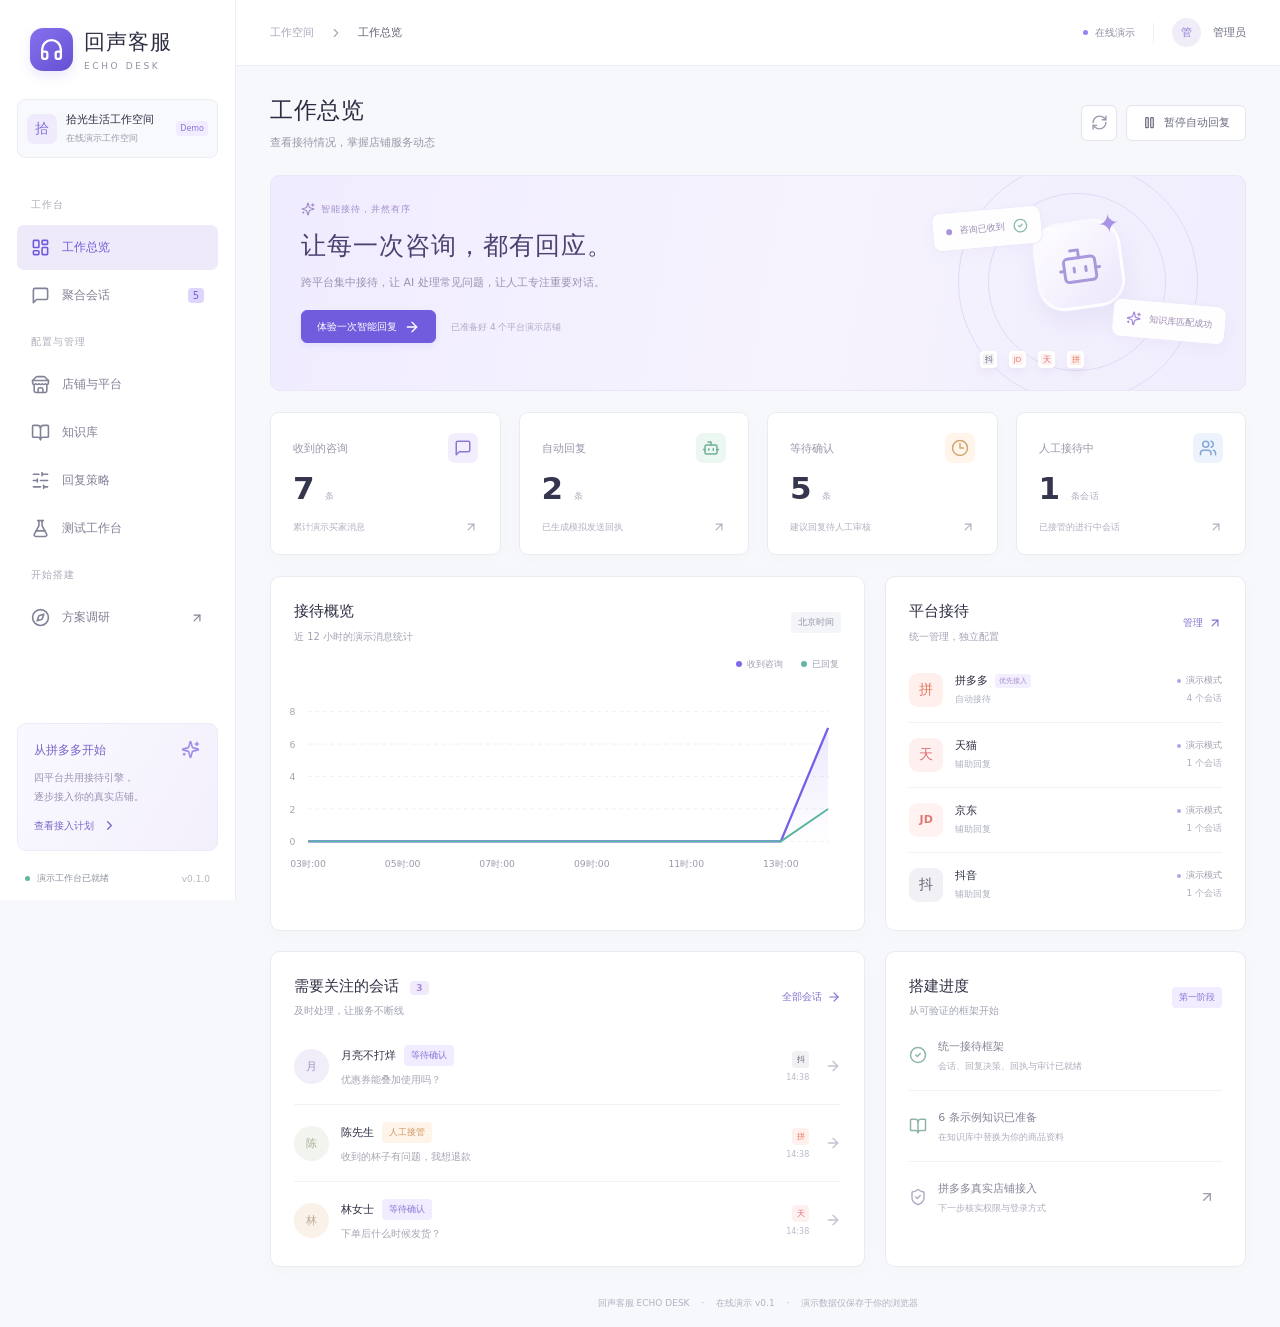
==== index.html @ 71408d08 "Publish interactive customer service demo" ====
<!doctype html>
<html lang="zh-CN">
  <head>
    <meta charset="UTF-8" />
    <meta name="viewport" content="width=device-width, initial-scale=1.0" />
    <meta name="theme-color" content="#6855df" />
    <title>回声客服 · 电商智能接待工作台</title>
    <link rel="icon" type="image/svg+xml" href="./favicon.svg" />
    <script type="module" crossorigin src="./index-DjQtlpwQ.js"></script>
    <link rel="stylesheet" crossorigin href="./index-CaU1EJ7O.css">
  </head>
  <body>
    <div id="root"></div>
  </body>
</html>
---- index-CaU1EJ7O.css ----
:root{font-family:Inter,Segoe UI,Microsoft YaHei,system-ui,sans-serif;color:#2c2d42;background:#f7f8fb;font-synthesis:none;font-weight:400;font-size:14px;--purple: #705bdf;--line: #eceef4;--muted: #9395a6;--green: #32947c;--shadow: 0 4px 20px #34335c04}*{box-sizing:border-box}body{margin:0}button,input,select,textarea{font:inherit}button,a,input,select,textarea{-webkit-tap-highlight-color:transparent}button{cursor:pointer}button:disabled{cursor:not-allowed;opacity:.5}a{color:inherit;text-decoration:none}button{color:inherit}button,input,select,textarea{outline:none}button:focus-visible,a:focus-visible{outline:3px solid #b3a5fa;outline-offset:3px}input:focus,textarea:focus,select:focus{border-color:#9682ef!important;box-shadow:0 0 0 3px #7964e312}input,select,textarea{border:1px solid #e3e5ed;border-radius:7px;background:#fff;color:#3d3e52}input,select{height:38px;padding:0 11px}textarea{padding:11px 12px;line-height:1.8;resize:vertical}h1,h2,h3,p{margin:0}h3{font-size:15px;line-height:1.5;font-weight:600}svg{flex-shrink:0}small{font-size:11px}.muted{color:var(--muted)}.app-shell{display:flex;min-height:100vh}.sidebar{width:236px;position:fixed;left:0;top:0;bottom:0;display:flex;flex-direction:column;background:#fff;border-right:1px solid var(--line);padding:28px 17px 15px;z-index:5}.brand{display:flex;gap:11px;align-items:center;padding:0 13px 28px}.brand-mark{height:43px;width:43px;border-radius:13px;background:linear-gradient(140deg,#8771ed,#6550d4);display:flex;align-items:center;justify-content:center;color:#fff;box-shadow:0 5px 12px #7560dc25}.brand strong{font-size:21px;letter-spacing:1px;font-weight:700;display:block}.brand span{display:block;font-size:9px;letter-spacing:2.6px;color:#9192a6;margin-top:5px}.workspace{display:flex;align-items:center;gap:9px;background:#f8f9fc;border:1px solid var(--line);border-radius:8px;padding:12px 9px;margin-bottom:26px}.workspace-avatar{width:30px;height:30px;background:#efebfc;color:#8873db;border-radius:7px;display:grid;place-items:center;font-weight:600}.workspace strong{display:block;font-size:11px;font-weight:600}.workspace small{display:block;font-size:9px;color:#9b9cac;margin-top:5px}.workspace .badge{font-size:8px;padding:3px 4px;margin-left:auto}.nav-label{padding:0 14px;color:#abacb9;font-size:10px;margin:14px 0 10px;letter-spacing:1px}.nav-item{display:flex;width:100%;align-items:center;gap:12px;border:0;background:none;border-radius:7px;padding:13px 14px;margin:3px 0;color:#818297;text-align:left;font-size:12px;transition:background .15s}.nav-item:hover{background:#f8f7fc}.nav-item.active{background:#eeeafa;color:#715bda;font-weight:600}.nav-item.active svg{stroke-width:2}.nav-item>svg:last-child:not(:first-child){margin-left:auto}.nav-count{margin-left:auto;background:#dfd6ff;color:#7460d4;border-radius:4px;padding:2px 5px;font-size:10px}.sidebar-bottom{margin-top:auto;padding-top:30px}.build-card{background:linear-gradient(120deg,#faf8ff,#f3f0fc);border:1px solid #eeebf8;border-radius:9px;padding:17px 16px;color:#7762c9;position:relative}.build-card>svg{position:absolute;right:17px;top:16px;color:#a08ee6}.build-card strong{font-size:12px;font-weight:600}.build-card p{font-size:10px;line-height:1.9;color:#9a91b2;margin-top:9px}.build-card button{display:flex;align-items:center;gap:8px;color:#7a67cb;border:0;background:none;font-size:10px;padding:0;margin-top:12px}.service-status{display:flex;gap:7px;align-items:center;font-size:9px;color:#8e93a0;margin-top:21px;padding:0 8px}.service-status i,.demo-indicator i,.platform-state i,.shop-name i{height:5px;width:5px;border-radius:50%;background:#5fba93;display:inline-block}.service-status i.offline{background:#e59b5c}.service-status small{margin-left:auto;font-size:9px;color:#b2b4c0}.main-shell{margin-left:236px;width:calc(100% - 236px)}.topbar{height:66px;padding:0 34px;background:#fff;border-bottom:1px solid var(--line);display:flex;align-items:center;justify-content:space-between}.breadcrumb{display:flex;align-items:center;gap:15px;font-size:11px;color:#a7a9b9}.breadcrumb span{color:#5f6174}.topbar-actions{display:flex;align-items:center;gap:12px;font-size:11px;color:#6c6f83}.demo-indicator{display:flex;align-items:center;gap:7px;font-size:10px;color:#8c8fa2}.demo-indicator i{background:#9a83ef}.divider{width:1px;height:20px;background:var(--line);margin:0 6px}.user-avatar{width:29px;height:29px;border-radius:50%;background:#f0edf9;color:#8d7dd0;display:grid;place-items:center;font-size:11px}main{padding:29px 34px 16px;max-width:1560px;margin:auto}.page-heading{display:flex;justify-content:space-between;align-items:center;margin-bottom:25px;gap:15px}.page-heading h1{font-size:23px;letter-spacing:.5px;font-weight:650}.page-heading p{font-size:11px;color:#9699aa;margin-top:9px}.heading-actions{display:flex;align-items:center;gap:9px}.button{display:inline-flex;align-items:center;justify-content:center;gap:7px;border:1px solid transparent;min-height:36px;padding:0 15px;border-radius:6px;font-size:11px;font-weight:500;white-space:nowrap;transition:background .15s}.button.primary{background:#725cde;color:#fff;border-color:#725cde;box-shadow:0 3px 6px #6f55d518}.button.primary:hover:not(:disabled){background:#624bd1}.button.secondary{background:#fff;border-color:#e4e5ed;color:#6a6c7e}.button.secondary:hover:not(:disabled){background:#faf9ff;border-color:#ccc4e8}.icon-button{display:inline-flex;align-items:center;justify-content:center;width:30px;height:30px;border:0;background:none;border-radius:6px;color:#9b9cac}.icon-button:hover{background:#f4f1fd;color:#795edf}.icon-button.bordered{border:1px solid #e4e5ed;background:#fff;height:36px;width:36px}.text-button{display:inline-flex;align-items:center;gap:5px;background:none;border:0;padding:0;color:#8270d2;font-size:10px;white-space:nowrap}.text-button:hover{text-decoration:underline}.badge{font-size:9px;padding:4px 7px;background:#f4f5f8;color:#9396a6;border-radius:4px;display:inline-flex;align-items:center;gap:4px;white-space:nowrap;font-weight:400}.badge.purple{background:#f1ecff;color:#8c75d5}.badge.green{background:#eaf7f1;color:#4ba284}.badge.orange{background:#fff4e9;color:#cc9760}.badge.blue{background:#edf4ff;color:#6e99d1}.panel{background:#fff;border:1px solid #e9ebf1;border-radius:10px;box-shadow:var(--shadow)}.panel-heading{display:flex;justify-content:space-between;align-items:center;padding:23px 23px 0;gap:15px}.panel-heading p{font-size:10px;color:#a1a3b3;line-height:1.8;margin-top:5px}.panel-title-icon{display:flex;align-items:center;gap:13px}.panel-title-icon>svg{color:#917ed6}.page-footer{font-size:9px;color:#b0b2c1;text-align:center;line-height:1.8;padding:28px 0 0}.page-footer span{margin:0 9px}.error-banner,.pause-banner{display:flex;align-items:center;justify-content:space-between;gap:9px;padding:12px 15px;background:#fff0ee;border:1px solid #f5d1cb;border-radius:7px;font-size:12px;color:#b57565;margin-bottom:18px}.error-banner button{border:0;background:none;color:inherit}.pause-banner{justify-content:flex-start;background:#fff7e9;border-color:#f1e1c8;color:#b79454}.toast{position:fixed;bottom:28px;left:calc(50% + 100px);transform:translate(-50%);display:flex;align-items:center;gap:9px;background:#393450;color:#fff;box-shadow:0 10px 40px #38345533;padding:13px 21px;border-radius:9px;font-size:12px;z-index:100}.toast svg{color:#bcf0d4}.loading{display:flex;gap:10px;align-items:center;justify-content:center;min-height:240px;color:#a29aac;font-size:12px}.spin{animation:spin 1.4s linear infinite}@keyframes spin{to{transform:rotate(360deg)}}.empty-state{padding:55px 20px;text-align:center;color:#aba9b9;font-size:12px}.welcome-card{min-height:216px;background:linear-gradient(100deg,#f0ecff,#f6f3fe 56%,#f0edfd);border:1px solid #eae5f9;border-radius:10px;padding:26px 30px;display:flex;justify-content:space-between;position:relative;overflow:hidden}.welcome-content{position:relative;z-index:1}.eyebrow{font-size:9px;display:flex;gap:6px;align-items:center;letter-spacing:1px;color:#a38dcc;margin-bottom:13px}.welcome-card h2{font-size:25px;letter-spacing:1px;font-weight:600;color:#4c416f}.welcome-card p{font-size:11px;color:#9d91b2;margin:13px 0 20px}.welcome-card .button{font-size:10px;min-height:33px}.welcome-note{font-size:9px;color:#b2a8c5;margin-left:15px}.welcome-art{position:relative;width:270px;flex-shrink:0;height:160px;margin-right:5px}.orbit{position:absolute;border:1px solid #e1d9f6;border-radius:50%;width:178px;height:178px;left:48px;top:-9px}.orbit-two{width:240px;height:240px;left:18px;top:-40px}.art-bot{width:88px;height:88px;border-radius:27px;background:linear-gradient(140deg,#fff,#ede6fc);border:3px solid #ffffffb0;box-shadow:0 12px 25px #8570c21b;position:absolute;left:95px;top:19px;display:grid;place-items:center;color:#aa98dc;transform:rotate(-8deg)}.bot-star{position:absolute;right:-5px;top:-11px;color:#a894e6;font-size:26px}.art-bubble{position:absolute;display:flex;align-items:center;gap:8px;padding:11px 13px;border:1px solid #eee7f9;background:#ffffffec;box-shadow:0 5px 15px #8570c10a;border-radius:9px;font-size:9px;color:#9c8aaf}.bubble-one{top:7px;left:-8px;transform:rotate(-5deg)}.bubble-one svg{color:#82bba1}.bubble-dot{width:6px;height:6px;background:#ab93dd;border-radius:50%}.bubble-two{right:-16px;top:100px;transform:rotate(5deg)}.bubble-two svg{color:#a28ad9}.art-platforms{display:flex;gap:12px;position:absolute;bottom:-6px;left:40px}.art-platforms .platform-icon{box-shadow:0 5px 10px #8771ab15;border:3px solid #fff;width:31px;height:31px;border-radius:9px}.metrics-grid{display:grid;grid-template-columns:repeat(4,1fr);gap:18px;margin:21px 0}.metric-card{background:#fff;border:1px solid #e9ebf1;box-shadow:var(--shadow);border-radius:9px;padding:20px 22px;text-align:left}.metric-card:hover{border-color:#d3c9ef}.metric-top{display:flex;justify-content:space-between;align-items:center;color:#9698aa;font-size:11px}.metric-icon{height:30px;width:30px;border-radius:7px;background:#f2eefd;color:#9076d3;display:grid;place-items:center}.metric-icon.green{background:#ecf7f2;color:#72af97}.metric-icon.orange{background:#fff5ea;color:#d0a66f}.metric-icon.blue{background:#edf3fc;color:#85a8d7}.metric-card>strong{display:block;font-size:31px;font-weight:600;margin-top:7px;letter-spacing:.5px;color:#35354d}.metric-card strong small{font-size:9px;font-weight:400;color:#acafbe;margin-left:10px}.metric-card p{margin-top:14px;font-size:9px;display:flex;align-items:center;justify-content:space-between;color:#b0b1bf}.dashboard-columns{display:grid;grid-template-columns:1.65fr 1fr;gap:20px}.chart-panel{min-width:0}.chart-legend{display:flex;gap:18px;justify-content:flex-end;font-size:9px;color:#a0a2b0;margin:12px 25px 0}.chart-legend span{display:flex;align-items:center;gap:5px}.chart-legend i{width:6px;height:6px;border-radius:50%}.legend-purple{background:#7f6aea}.legend-mint{background:#62b6a2}.chart{display:block;width:100%;height:211px;margin:0 0 11px}.platform-rows{padding:12px 23px 13px}.platform-row{display:flex;gap:12px;align-items:center;padding:15px 0;border-bottom:1px solid #f0f1f5}.platform-row:last-child{border:0}.platform-icon{display:inline-grid;place-items:center;width:34px;height:34px;border-radius:9px;background:#fff0ed;color:#e57962;font-size:14px;flex-shrink:0;font-weight:600}.platform-icon.small{width:17px;height:17px;border-radius:4px;font-size:8px;font-weight:500}.platform-icon.tmall{background:#fff0f0;color:#dc6d72}.platform-icon.jd{background:#fff2f0;color:#df7973;font-size:11px}.platform-icon.jd.small{font-size:7px}.platform-icon.douyin{background:#f0f0f5;color:#666273}.platform-row strong{font-size:11px;font-weight:500;display:flex;align-items:center;gap:7px}.platform-row small{display:block;margin-top:5px;font-size:9px;color:#acafbd}.tiny-label{font-size:7px;color:#a28bcf;background:#f4efff;border-radius:3px;padding:2px 4px}.platform-state{font-size:9px;color:#9c9dac;margin-left:auto;text-align:right}.platform-state i{margin-right:5px;width:4px;height:4px;background:#b6a2e6}.bottom-columns{margin-top:20px}.number-bubble{font-size:9px;color:#a48edb;background:#f0eafa;padding:2px 6px;border-radius:4px;margin-left:6px}.pending-panel{padding-bottom:8px}.attention-row{display:flex;align-items:center;width:calc(100% - 46px);margin:0 23px;gap:12px;padding:17px 0;background:none;border:0;border-bottom:1px solid #f1f2f6;text-align:left}.attention-row:first-of-type{margin-top:8px}.attention-row:last-child{border:0}.attention-row>div{min-width:0;flex:1}.customer-avatar{height:35px;width:35px;border-radius:50%;background:#f1edf9;color:#a393be;font-size:11px;display:grid;place-items:center;flex-shrink:0}.attention-row:nth-of-type(2) .customer-avatar{background:#f2f5ef;color:#a4b195}.attention-row:nth-of-type(3) .customer-avatar{background:#faf1e9;color:#bbaa93}.attention-row strong{font-size:11px;font-weight:500;display:flex;align-items:center;gap:8px}.attention-row p{font-size:10px;color:#a5a5b3;margin-top:7px;overflow:hidden;text-overflow:ellipsis;white-space:nowrap}.attention-row>svg{color:#c3c1d1;margin-left:4px}.attention-platform{text-align:right;display:flex;flex-direction:column;align-items:flex-end;gap:5px}.attention-platform small{font-size:8px;color:#babaca}.milestone{margin:0 23px;padding:17px 0;display:flex;align-items:center;gap:11px;border-bottom:1px solid #f1f2f6;color:#b5adc8}.milestone:first-of-type{margin-top:7px}.milestone:last-child{border:0;padding-bottom:24px}.milestone.done>svg{color:#8eb5a5}.milestone strong{font-size:11px;color:#878396;font-weight:500}.milestone small{font-size:9px;display:block;color:#b0adbc;margin-top:6px}.milestone .icon-button{margin-left:auto}.inbox-layout{display:grid;grid-template-columns:260px minmax(300px,1fr) 225px;overflow:hidden;height:calc(100vh - 226px);min-height:620px}.conversation-list{border-right:1px solid var(--line);background:#fdfdff;display:flex;flex-direction:column;min-height:0}.list-heading{display:flex;align-items:center;justify-content:space-between;padding:21px 17px 17px;font-size:12px}.list-heading span:not(.badge){font-size:10px;color:#a3a2b2;margin-left:6px;font-weight:400}.search-box{display:flex;align-items:center;border:1px solid #e5e6ed;border-radius:6px;background:#fff;color:#b1adbe;padding:0 10px;gap:6px}.search-box input{border:0;box-shadow:none!important;background:transparent;min-width:0;width:100%;padding:0 3px;font-size:11px;height:34px}.conversation-list>.search-box{margin:0 15px}.list-filters{display:flex;align-items:center;padding:12px 15px;gap:5px;border-bottom:1px solid var(--line)}.list-filters select{font-size:10px;background:none;border:0;height:25px;padding:0;max-width:110px;color:#9e9aaf}.list-filters select:last-child{margin-left:auto}.list-filters>svg{display:none}.conversation-items{overflow:auto;min-height:0}.conversation-item{width:100%;display:flex;gap:11px;align-items:flex-start;background:none;border:0;border-bottom:1px solid #f0f0f6;text-align:left;padding:19px 17px;position:relative}.conversation-item:hover{background:#faf8ff}.conversation-item.selected{background:#f4f0fd}.conversation-item.selected:before{content:"";position:absolute;width:3px;background:#8f76df;left:0;top:0;bottom:0}.avatar-wrap{position:relative}.avatar-wrap .platform-icon{position:absolute;right:-3px;bottom:-4px;border:2px solid white;width:17px;height:17px;font-size:6px}.conversation-preview{flex:1;min-width:0}.conversation-preview strong{display:flex;justify-content:space-between;align-items:center;font-size:11px;font-weight:500;gap:4px}.conversation-preview small{font-size:8px;color:#b6b0c6;font-weight:400}.conversation-preview p{font-size:10px;color:#a29bae;overflow:hidden;white-space:nowrap;text-overflow:ellipsis;margin:9px 0 7px}.conversation-preview>span{color:#b7a9ce;font-size:8px}.conversation-main{display:flex;flex-direction:column;min-width:0;min-height:0}.chat-header{display:flex;align-items:center;justify-content:space-between;padding:21px 22px;border-bottom:1px solid var(--line);gap:8px}.chat-header strong{font-size:13px;font-weight:600}.chat-header p{font-size:9px;color:#a8a6b7;display:flex;gap:5px;align-items:center;margin-top:7px}.chat-header>div:last-child{display:flex;align-items:center;gap:10px}.small-button{padding:0 9px;font-size:9px;min-height:30px}.chat-timeline{flex:1;min-height:100px;overflow:auto;padding:21px 22px;background:#fdfdff}.timeline-caption{text-align:center;color:#c1bdcf;font-size:9px;margin-bottom:25px}.chat-message{display:flex;gap:10px;align-items:flex-start;margin-bottom:25px}.message-avatar{width:27px;height:27px;border-radius:7px;background:#ede8f4;color:#aa9aba;font-size:10px;display:grid;place-items:center}.message-avatar.purple{background:#ece6fc;color:#8f79ce}.chat-message>div{max-width:85%}.message-author{font-size:9px;color:#a69caf;margin:1px 0 7px;display:flex;gap:11px}.message-author small{font-size:8px;color:#c2bbcd}.chat-message p{font-size:11px;line-height:1.9;padding:11px 14px;border:1px solid #ece9f1;background:#fff;border-radius:0 9px 9px;white-space:pre-wrap;overflow-wrap:anywhere}.chat-message.outgoing{flex-direction:row-reverse}.outgoing .message-author{justify-content:flex-end}.chat-message.outgoing p{background:#f2edff;border-color:#e8e0f8;color:#7c6b9a;border-radius:9px 0 9px 9px}.message-receipt{display:flex;gap:4px;align-items:center;font-size:8px;color:#b5abc4;margin-top:6px;justify-content:flex-end}.suggestion-card{margin:13px 20px 0;background:#faf7ff;border:1px solid #ede4fb;border-radius:8px;padding:12px 14px}.suggestion-title{display:flex;align-items:center;gap:7px;color:#a28acd;font-size:10px}.suggestion-title strong{font-weight:500}.suggestion-title .badge{margin-left:auto;font-size:8px}.suggestion-card>p{line-height:1.8;color:#9585a8;font-size:10px;margin:9px 0}.suggestion-card>div:last-child{display:flex;align-items:center;gap:12px}.suggestion-card small{font-size:8px;color:#b8a8c7;margin-right:auto}.suggestion-card .text-button{font-size:9px}.text-button.muted{color:#b5aabf}.composer{padding:14px 21px;border-top:1px solid var(--line);margin-top:14px}.composer textarea{border:0;box-shadow:none!important;padding:0;width:100%;min-height:65px;resize:none;font-size:11px}.composer textarea::placeholder{color:#b9b5c5}.composer>div{display:flex;justify-content:space-between;align-items:center}.composer small{font-size:8px;color:#c4bfce}.composer .button{font-size:10px;min-height:32px}.conversation-context{border-left:1px solid var(--line);padding:22px 19px;overflow:auto;display:flex;flex-direction:column}.context-heading{font-size:12px;display:flex;align-items:center;gap:7px;color:#857993}.context-heading svg{color:#ad9abb}.context-section{border-bottom:1px solid #f0ecf5;padding:21px 0}.field-caption{font-size:9px;color:#b3aaba;display:block;margin-bottom:12px}.product-placeholder{height:75px;background:linear-gradient(140deg,#f6f5f1,#eeece5);border:1px solid #ede9e0;border-radius:7px;display:flex;align-items:center;justify-content:center;color:#b1a58e;margin-bottom:11px;font-size:15px;letter-spacing:5px;line-height:1.8;font-weight:300}.product-placeholder span{border-left:1px solid #c2b59f;padding-left:14px}.context-section>strong{font-size:11px;font-weight:500;color:#948698;display:block;line-height:1.8}.context-section p{font-size:10px;color:#b5acbb;line-height:1.9;margin:7px 0}.context-section small{font-size:8px;color:#bdb2c5;line-height:1.8;display:block}.matching-bar{height:4px;background:#f2edf7;border-radius:3px;margin:13px 0 7px;overflow:hidden}.matching-bar span{display:block;height:100%;background:#b3a0d8}.context-bottom{margin-top:auto;padding-top:20px}.context-bottom .button{width:100%;font-size:10px}.knowledge-summary,.connection-banner{display:flex;align-items:center;gap:17px;background:#f1edfc;border:1px solid #e9e3f6;border-radius:9px;padding:23px 25px;margin-bottom:23px}.knowledge-summary-icon,.connection-icon{width:50px;height:50px;background:#ffffff80;color:#a18bd4;border:1px solid #e8dff4;border-radius:12px;display:grid;place-items:center}.knowledge-summary strong,.connection-banner strong{font-size:15px;font-weight:500;color:#75628e}.knowledge-summary p,.connection-banner p{font-size:11px;color:#a79ab9;margin-top:8px;line-height:1.8}.knowledge-summary>div:nth-child(3){margin-left:auto;margin-right:23px}.knowledge-summary>div:nth-child(3) strong{font-size:29px;display:flex;align-items:center;gap:12px;color:#8d72bc}.knowledge-summary small{font-size:10px;font-weight:400;color:#b2a3c3}.table-toolbar{display:flex;align-items:center;gap:12px;padding:20px 23px;border-bottom:1px solid var(--line)}.table-toolbar .search-box{width:290px}.table-toolbar select{font-size:11px;min-width:110px;height:36px}.toolbar-count{margin-left:auto;font-size:10px}.table-scroll{overflow:auto}table{width:100%;border-collapse:collapse;text-align:left;font-size:11px}th{background:#fafafd;color:#a6a3b4;font-size:10px;font-weight:400;padding:14px 23px;border-bottom:1px solid var(--line);white-space:nowrap}td{padding:20px 23px;color:#aba1b9;border-bottom:1px solid #f0edf5}tbody tr:last-child td{border:0}td strong{font-size:12px;color:#86798f;font-weight:500;display:block}td p{font-size:10px;color:#b3a9c0;margin:6px 0 8px;line-height:1.7}.keyword-tags{display:flex;gap:5px;flex-wrap:wrap;max-width:260px}.keyword-tags span{font-size:9px;background:#f7f4fb;color:#b29ebe;padding:4px 7px;border:1px solid #f0eaf5;border-radius:4px}.table-actions{display:flex;gap:5px}.toggle{width:30px;height:17px;border:0;border-radius:20px;background:#dcd9e4;padding:2px;display:flex;align-items:center;transition:background .2s}.toggle span{width:13px;height:13px;border-radius:50%;background:#fff;box-shadow:0 1px 2px #0001;transition:transform .2s}.toggle.on{background:#a58acc}.toggle.on span{transform:translate(13px)}.info-note{display:flex;align-items:center;gap:9px;color:#aba0b7;font-size:10px;margin-top:18px;padding:0 4px;line-height:1.9}.modal-backdrop{position:fixed;top:0;right:0;bottom:0;left:0;background:#30274155;-webkit-backdrop-filter:blur(3px);backdrop-filter:blur(3px);z-index:50;display:flex;align-items:center;justify-content:center;padding:25px}.modal{background:#fff;width:560px;max-height:90vh;overflow:auto;border-radius:12px;box-shadow:0 20px 100px #29203030}.modal-head{display:flex;align-items:center;justify-content:space-between;border-bottom:1px solid var(--line);padding:21px 25px}.modal-head h2{font-size:16px;font-weight:600}.form{display:flex;flex-direction:column;gap:18px;padding:23px 25px}.form label{display:flex;flex-direction:column;gap:8px;font-size:11px;color:#92859d}.form small{font-size:9px;color:#b4a6be;line-height:1.8}.form textarea,.form input,.form select{font-size:12px;width:100%}.form p{font-size:12px;color:#a492ad;line-height:1.9}.form-grid{display:grid;grid-template-columns:1fr 1fr;gap:19px}.modal-actions{display:flex;gap:10px;justify-content:flex-end;border-top:1px solid var(--line);padding-top:20px;margin-top:4px}.danger{color:#c697a2}.danger-button{background:#bd7c91;color:#fff}.strategy-grid{display:grid;grid-template-columns:1fr 1fr;gap:22px}.engine-options{padding:22px 23px 0;display:flex;flex-direction:column;gap:10px}.engine-option{display:flex;text-align:left;align-items:center;border:1px solid #e9e3ef;background:#fff;border-radius:7px;padding:15px 13px;gap:11px}.engine-option.selected{background:#faf6ff;border-color:#d9c8ee}.radio-dot{width:14px;height:14px;border:1px solid #ddd4e7;border-radius:50%;background:#fff}.selected .radio-dot{border:4px solid #a388cd}.engine-option strong{font-size:11px;font-weight:500;color:#90839e}.engine-option small{font-size:9px;color:#b9abc3;display:block;margin-top:5px}.engine-option .badge{margin-left:auto;font-size:8px}.setting-note{font-size:10px;line-height:1.9;color:#b1a4ba;padding:16px 23px 23px}.threshold-label{display:flex;justify-content:space-between;align-items:center;margin:28px 24px 15px;font-size:11px;color:#a092b0}.threshold-label strong{font-size:26px;font-weight:500;color:#a68acb}.threshold-label small{font-size:11px;margin-left:4px}.range{width:calc(100% - 48px);margin:0 24px;padding:0;border:0;height:8px;box-shadow:none!important;accent-color:#a38acb}.range-captions{display:flex;justify-content:space-between;font-size:8px;color:#baafc6;margin:9px 24px 0}.policy-checks{padding:24px 24px 0;display:flex;flex-direction:column;gap:15px;color:#a497ae;font-size:10px}.policy-checks div{display:flex;gap:8px;align-items:center}.policy-checks svg{color:#b8a3ca}.settings-panel .setting-note{padding-bottom:23px}.risk-panel{margin:22px 0}.risk-panel .form{padding-bottom:0}.settings-save{display:flex;justify-content:flex-end;padding:20px 25px 23px}.rule-answer{max-width:340px}.shops-grid{display:grid;grid-template-columns:1fr 1fr;gap:21px}.connection-banner .button{margin-left:auto}.shop-card{padding:23px 25px}.shop-card-header{display:flex;align-items:center;gap:12px}.shop-card-header .platform-icon{height:43px;width:43px;font-size:18px}.shop-card-header p{font-size:10px;color:#b1a5bd;margin-top:5px}.shop-card-header .badge{margin-left:auto}.shop-name{padding:19px 0;border-bottom:1px solid #efeaf4;margin-bottom:17px}.shop-name strong{font-size:12px;font-weight:500;color:#98869f;display:block}.shop-name span{font-size:9px;color:#b7a5c5;display:flex;gap:6px;align-items:center;margin-top:9px}.shop-name i{background:#b5a0d3}.shop-config{display:flex;align-items:center;gap:17px}.shop-config label{font-size:10px;color:#b0a0bc;display:flex;align-items:center;gap:9px;flex:1}.shop-config select{font-size:10px;max-width:175px;color:#9b88aa;flex:1}.shop-config>div{font-size:9px;display:flex;align-items:center;gap:9px;color:#b1a2be}.adapter-note{font-size:10px;color:#b0a2bc;line-height:1.9;margin:17px 0}.shop-card .text-button{font-size:10px}.connection-plan{margin-top:22px}.plan-steps{display:grid;grid-template-columns:repeat(3,1fr);gap:25px;padding:25px}.plan-steps>div{border-left:1px solid #e8dff1;padding:0 15px}.plan-steps span{font-size:12px;letter-spacing:2px;color:#bea4d2;display:block;margin-bottom:10px}.plan-steps strong{font-size:12px;font-weight:500;color:#a08cad}.plan-steps p{font-size:10px;line-height:1.9;color:#b9a9c4;margin-top:9px}.lab-grid{display:grid;grid-template-columns:1fr 1fr;gap:23px}.lab-form .form{padding-top:23px}.example-prompts{font-size:9px}.example-prompts>small{display:block;margin-bottom:10px}.example-prompts>div{display:flex;flex-wrap:wrap;gap:8px}.example-prompts button{font-size:9px;padding:7px 9px;color:#b097c3;border:1px solid #eadef2;border-radius:5px;background:#fcf9ff}.lab-actions{display:flex;justify-content:space-between;margin-top:2px}.lab-form .setting-note{padding:0}.lab-result{min-height:500px}.lab-empty{padding:65px 30px;text-align:center}.lab-empty>div:first-child{width:83px;height:83px;display:grid;place-items:center;margin:0 auto 25px;background:#f7f1fc;border:1px solid #eee1f6;border-radius:23px;color:#c2a9d5;position:relative}.lab-empty>div>span{position:absolute;right:-7px;top:-10px;font-size:24px}.lab-empty h3{font-size:15px;color:#b19ac0;font-weight:400}.lab-empty p{font-size:11px;line-height:2;color:#c1b0cc;margin:13px 0 27px}.lab-empty>div:last-child{font-size:9px;color:#c9bad3;display:flex;gap:6px;align-items:center;justify-content:center}.result-content{padding:27px 25px}.result-status{display:flex;align-items:center;gap:10px;color:#a294b0}.result-status>svg{color:#a6bba7}.result-status strong{font-size:12px;font-weight:500}.result-status small{font-size:9px;display:block;color:#bcb0c6;margin-top:5px}.result-status .badge{margin-left:auto}.result-answer{display:flex;gap:10px;margin-top:23px;background:#faf5ff;border:1px solid #eee0f8;border-radius:8px;padding:18px;color:#b19bc2}.result-answer p{font-size:11px;line-height:2}.result-content dl{display:grid;grid-template-columns:65px 1fr;gap:17px 14px;margin:27px 0 25px;font-size:10px;line-height:1.9}.result-content dt{color:#c1b1cb}.result-content dd{margin:0;color:#b09bbd}.research-intro{display:flex;align-items:center;justify-content:space-between;padding:25px 28px;background:#f2ecfa;border:1px solid #e9ddf5;border-radius:10px;margin-bottom:22px;gap:25px}.research-intro h2{font-size:20px;font-weight:500;color:#9a7cad;line-height:1.6;margin-top:14px}.research-intro p{font-size:11px;color:#b49bc4;line-height:1.9;margin-top:11px}.research-intro>svg{color:#cbb6df}.commercial-grid{display:grid;grid-template-columns:1fr 1fr;gap:22px;padding:23px}.commercial-grid a{display:block;border:1px solid #eee5f5;border-radius:8px;padding:19px;background:#fffdff}.commercial-grid a:hover{border-color:#cfc0e0}.commercial-grid a>div{display:flex;justify-content:space-between;color:#a48bb6;font-size:13px}.commercial-grid strong{font-weight:500}.commercial-grid p{font-size:11px;line-height:1.9;color:#b9a2c9;margin:12px 0}.commercial-grid a>span{font-size:9px;color:#b699ce;display:flex;align-items:center;gap:5px}.research-projects{display:grid;grid-template-columns:1fr 1fr;gap:21px;margin:22px 0}.research-project{padding:22px}.project-header{display:flex;align-items:center;gap:10px}.project-header>span{height:30px;width:30px;border-radius:7px;background:#f7f0fc;color:#b899ca;display:grid;place-items:center}.project-header a{display:flex;align-items:center;gap:6px;color:#a68cba;min-width:0}.project-header h3{font-size:13px;overflow-wrap:anywhere}.project-header .badge{font-size:8px;margin-left:auto}.research-project>p{font-size:11px;line-height:2;color:#b59bc6;margin:16px 0}.project-footer{border-top:1px solid #f1e8f6;padding-top:14px;display:flex;gap:10px;justify-content:space-between;font-size:9px;color:#b4a0c4}.project-footer>span{display:flex;align-items:center;gap:4px;white-space:nowrap}.project-footer small{font-size:8px;text-align:right;line-height:1.7}.research-decision{padding:25px;display:flex;gap:16px;color:#b292c9}.research-decision h3{font-size:13px;color:#a684bb}.research-decision p{font-size:11px;line-height:2;color:#b59dc7;margin-top:10px}td{color:#747087}td strong,.shop-name strong,.engine-option strong{color:#686178}td p,.adapter-note,.setting-note,.context-section p{color:#918b9d}.chat-message p{color:#665e74}.form label{color:#766b85}.form p{color:#807188}.result-answer p,.result-content dd{color:#8a749a}.research-project>p,.research-decision p,.commercial-grid p{color:#927e9e}.project-footer{color:#a18dad}.research-intro p{color:#a28ab3}.rule-answer{color:#9d90a9}.shop-config select{color:#8e7a9d}@media(min-width:1550px){.welcome-card{min-height:232px;padding-top:32px}.welcome-art{margin-right:50px}.inbox-layout{grid-template-columns:290px minmax(350px,1fr) 250px}.chart{height:230px}.metrics-grid{gap:22px}.metric-card{padding:22px 25px}}@media(max-width:1250px){.sidebar{width:207px;padding-left:12px;padding-right:12px}.brand{padding-left:8px}.workspace{padding:10px 7px;gap:7px}.workspace strong{font-size:10px}.workspace .badge{display:none}.main-shell{margin-left:207px;width:calc(100% - 207px)}main{padding:25px}.topbar{padding:0 25px}.welcome-card{padding:25px}.welcome-card h2{font-size:22px}.welcome-art{width:225px;margin-right:5px}.bubble-two{right:-10px}.art-bot{left:75px}.orbit-one{left:32px}.orbit-two{left:0}.welcome-note{display:block;margin:13px 0 0}.metric-card{padding:17px}.dashboard-columns{grid-template-columns:1.4fr 1fr}.inbox-layout{grid-template-columns:225px minmax(260px,1fr)}.conversation-context{display:none}.conversation-item{padding:17px 13px}.shop-config{flex-wrap:wrap}.shop-config>div{margin-top:4px}.knowledge-summary>div:nth-child(3){margin-right:4px}.knowledge-summary small{display:none}th,td{padding-left:17px;padding-right:17px}.project-header .badge{display:none}.research-projects{gap:17px}}@media(max-width:1000px){.sidebar{width:184px}.main-shell{margin-left:184px;width:calc(100% - 184px)}.brand strong{font-size:18px}.brand-mark{width:36px;height:36px}.brand{gap:9px}.workspace-avatar{display:none}.workspace{justify-content:center}.build-card{padding:14px 12px}.build-card>svg{display:none}.nav-item{font-size:11px;padding:12px;gap:9px}.nav-label{font-size:9px}.welcome-art{display:none}.metrics-grid{gap:12px}.metric-card{padding:15px}.metric-card strong{font-size:28px}.metric-icon{height:24px;width:24px}.metric-card p{font-size:8px;line-height:1.6}.metric-card p svg{display:none}.dashboard-columns{grid-template-columns:1fr}.platform-rows{display:grid;grid-template-columns:1fr 1fr;gap:0 20px}.platform-row:nth-last-child(2){border:0}.bottom-columns{grid-template-columns:1.2fr 1fr}.inbox-layout{grid-template-columns:210px minmax(220px,1fr)}.chat-header{padding:18px 15px}.chat-header>div:last-child .badge{display:none}.shops-grid,.strategy-grid,.lab-grid{grid-template-columns:1fr}.knowledge-summary{gap:12px;padding:19px}.knowledge-summary>div:nth-child(3){display:none}.knowledge-summary .button{margin-left:auto}.knowledge-summary p{font-size:10px}.research-projects{grid-template-columns:1fr}.page-heading h1{font-size:21px}.heading-actions .button{font-size:10px}.topbar-actions>span:last-child{display:none}.plan-steps{gap:5px}.plan-steps>div{padding-left:12px}.commercial-grid{gap:12px}.commercial-grid a{padding:15px}}@media(max-width:760px){.sidebar{width:68px;padding:20px 9px}.brand{padding:0 7px 24px}.brand>div:last-child,.workspace,.nav-label,.nav-item span,.nav-item>svg:last-child:not(:first-child),.sidebar-bottom{display:none}.nav-item{justify-content:center;padding:14px}.nav-item.active{background:#eeeafa}.sidebar nav{margin-bottom:15px}.main-shell{margin-left:68px;width:calc(100% - 68px)}main{padding:20px 16px}.topbar{padding:0 17px;height:58px}.breadcrumb{font-size:10px;gap:7px}.topbar-actions{gap:7px}.demo-indicator{font-size:9px}.divider{display:none}.page-heading{align-items:flex-start;gap:10px}.page-heading p{font-size:10px;line-height:1.8;max-width:200px}.heading-actions{gap:5px}.heading-actions .icon-button{display:none}.heading-actions .button{font-size:9px;padding:0 10px;min-height:32px}.welcome-card{padding:23px}.welcome-card h2{font-size:20px}.welcome-card p{font-size:10px;line-height:1.9}.metrics-grid{grid-template-columns:1fr 1fr}.metric-card{padding:18px}.metric-card p{font-size:9px}.bottom-columns{grid-template-columns:1fr}.panel-heading{padding-left:19px;padding-right:19px}.inbox-layout{grid-template-columns:175px minmax(200px,1fr);overflow:auto;min-height:650px}.conversation-list{font-size:10px}.conversation-list .search-box{margin:0 9px}.conversation-item{padding:16px 10px;gap:7px}.customer-avatar{width:27px;height:27px;font-size:9px}.conversation-preview strong{font-size:10px}.conversation-preview strong small{display:none}.conversation-preview p{font-size:9px}.list-filters{padding-left:10px;padding-right:10px}.chat-header strong{font-size:11px}.chat-header p{font-size:8px}.chat-header p .platform-icon{display:none}.chat-header>div:last-child button{font-size:8px;padding:0 6px;gap:3px}.chat-timeline{padding:19px 12px}.chat-message p{font-size:10px;padding:10px}.timeline-caption{font-size:8px;line-height:1.7}.composer{padding:13px}.composer small{display:none}.composer>div{justify-content:flex-end}.suggestion-card{margin:12px 12px 0;padding:11px}.suggestion-card small{display:none}.suggestion-title .badge{font-size:7px}.knowledge-summary{padding:20px 17px;gap:10px}.knowledge-summary-icon{display:none}.knowledge-summary strong{font-size:13px}.knowledge-summary p{max-width:210px}.knowledge-summary .button{font-size:9px;padding:0 10px}.table-toolbar{padding:15px;flex-wrap:wrap;gap:8px}.table-toolbar .search-box{width:190px}.table-toolbar select{min-width:90px}.toolbar-count{display:none}.table-scroll table{min-width:620px}.form-grid{grid-template-columns:1fr;gap:18px}.modal{width:100%}.modal-backdrop{padding:15px}.form{padding:20px}.modal-head{padding:18px 20px}.connection-banner{align-items:flex-start;padding:20px}.connection-icon{display:none}.connection-banner .button{font-size:8px;padding:0 9px}.connection-banner strong{font-size:13px}.connection-banner p{font-size:10px}.plan-steps{grid-template-columns:1fr;gap:23px}.research-intro{padding:22px}.research-intro h2{font-size:17px}.research-intro>svg{display:none}.commercial-grid{grid-template-columns:1fr}.research-decision{padding:22px;gap:10px}.project-header h3{font-size:12px}.project-footer{gap:6px}.page-footer{font-size:8px}.toast{left:calc(50% + 30px);font-size:11px;width:max-content;max-width:85%}.welcome-note{font-size:8px}}
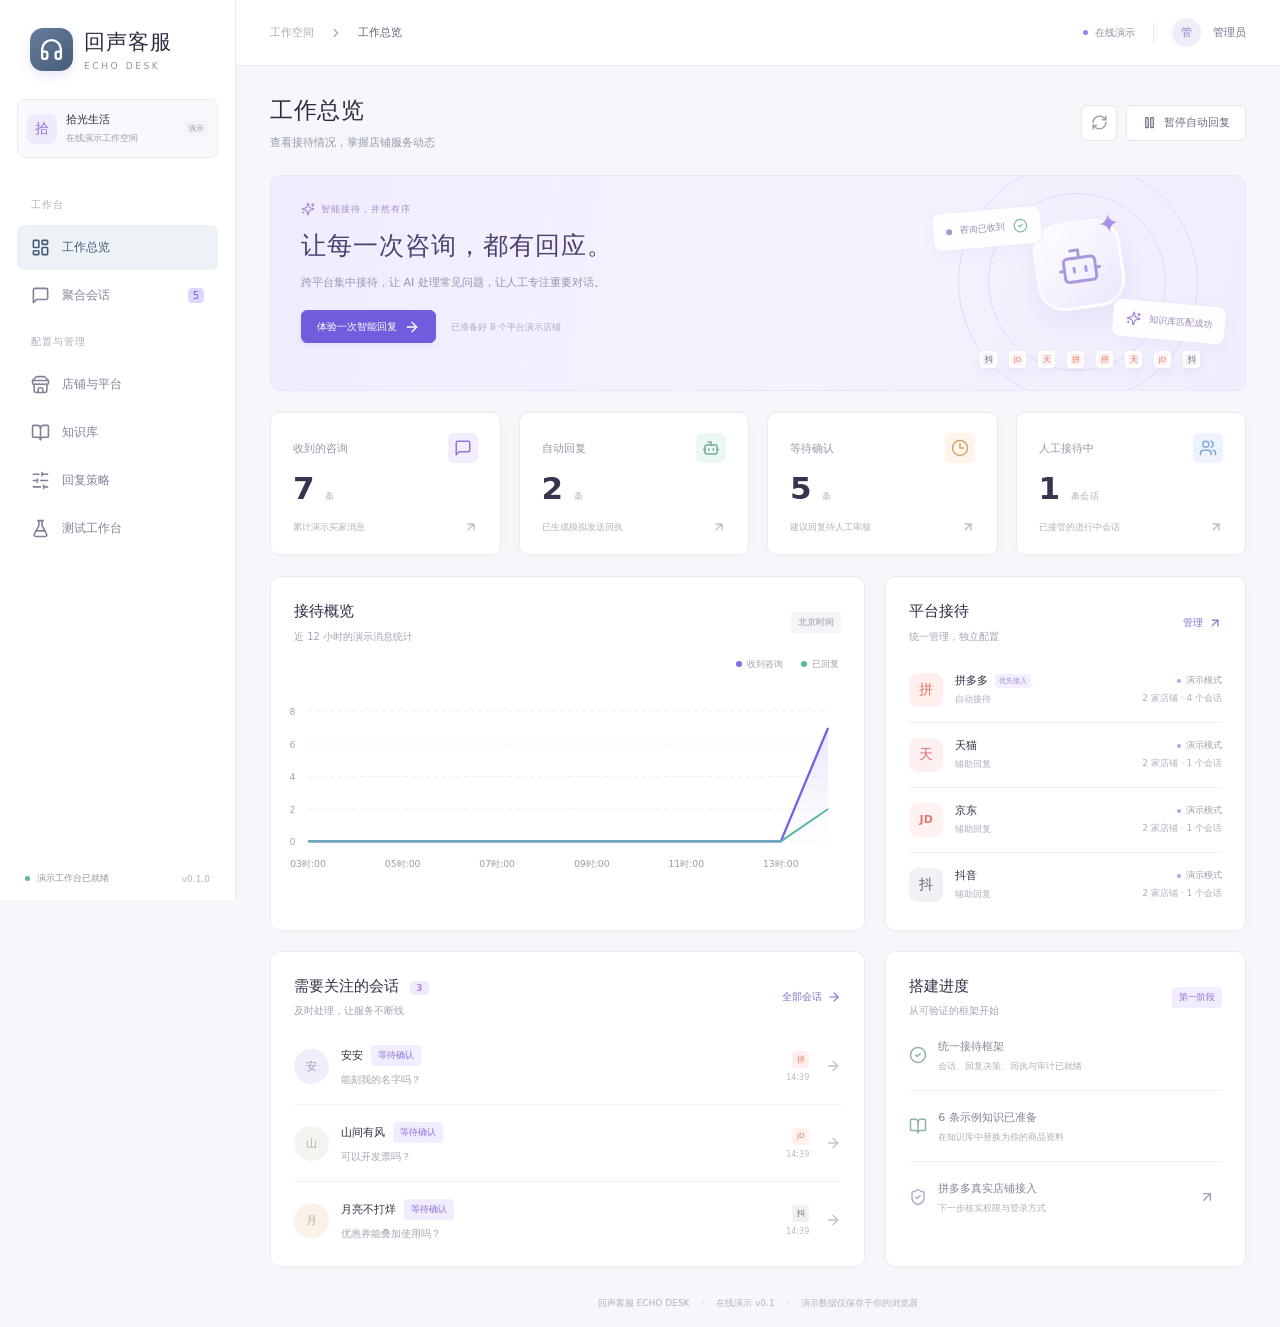
==== commit 034bd2fe: "Refine dashboard and manage multiple stores per platform" ====
--- a/index.html
+++ b/index.html
@@ -6,8 +6,8 @@
     <meta name="theme-color" content="#6855df" />
     <title>回声客服 · 电商智能接待工作台</title>
     <link rel="icon" type="image/svg+xml" href="./favicon.svg" />
-    <script type="module" crossorigin src="./index-DjQtlpwQ.js"></script>
-    <link rel="stylesheet" crossorigin href="./index-CaU1EJ7O.css">
+    <script type="module" crossorigin src="./index-BAQAfzjl.js"></script>
+    <link rel="stylesheet" crossorigin href="./index-DmqJ4t53.css">
   </head>
   <body>
     <div id="root"></div>
--- a/index-DmqJ4t53.css
+++ b/index-DmqJ4t53.css
@@ -0,0 +1 @@
+:root{font-family:Inter,Segoe UI,Microsoft YaHei,system-ui,sans-serif;color:#2c2d42;background:#f5f7fa;font-synthesis:none;font-weight:400;font-size:14px;--purple: #536985;--line: #e7ebf0;--muted: #9395a6;--green: #32947c;--shadow: 0 4px 20px #34335c04}*{box-sizing:border-box}body{margin:0}button,input,select,textarea{font:inherit}button,a,input,select,textarea{-webkit-tap-highlight-color:transparent}button{cursor:pointer}button:disabled{cursor:not-allowed;opacity:.5}a{color:inherit;text-decoration:none}button{color:inherit}button,input,select,textarea{outline:none}button:focus-visible,a:focus-visible{outline:3px solid #b3a5fa;outline-offset:3px}input:focus,textarea:focus,select:focus{border-color:#9682ef!important;box-shadow:0 0 0 3px #7964e312}input,select,textarea{border:1px solid #e3e5ed;border-radius:7px;background:#fff;color:#3d3e52}input,select{height:38px;padding:0 11px}textarea{padding:11px 12px;line-height:1.8;resize:vertical}h1,h2,h3,p{margin:0}h3{font-size:15px;line-height:1.5;font-weight:600}svg{flex-shrink:0}small{font-size:11px}.muted{color:var(--muted)}.app-shell{display:flex;min-height:100vh}.sidebar{width:236px;position:fixed;left:0;top:0;bottom:0;display:flex;flex-direction:column;background:#fff;border-right:1px solid var(--line);padding:28px 17px 15px;z-index:5}.brand{display:flex;gap:11px;align-items:center;padding:0 13px 28px}.brand-mark{height:43px;width:43px;border-radius:13px;background:linear-gradient(140deg,#657d9b,#465d78);display:flex;align-items:center;justify-content:center;color:#fff;box-shadow:0 5px 12px #7560dc25}.brand strong{font-size:21px;letter-spacing:1px;font-weight:700;display:block}.brand span{display:block;font-size:9px;letter-spacing:2.6px;color:#9192a6;margin-top:5px}.workspace{display:flex;align-items:center;gap:9px;background:#f8f9fc;border:1px solid var(--line);border-radius:8px;padding:12px 9px;margin-bottom:26px}.workspace-avatar{width:30px;height:30px;background:#efebfc;color:#8873db;border-radius:7px;display:grid;place-items:center;font-weight:600}.workspace strong{display:block;font-size:11px;font-weight:600}.workspace small{display:block;font-size:9px;color:#9b9cac;margin-top:5px}.workspace .badge{font-size:8px;padding:3px 4px;margin-left:auto}.nav-label{padding:0 14px;color:#abacb9;font-size:10px;margin:14px 0 10px;letter-spacing:1px}.nav-item{display:flex;width:100%;align-items:center;gap:12px;border:0;background:none;border-radius:7px;padding:13px 14px;margin:3px 0;color:#818297;text-align:left;font-size:12px;transition:background .15s}.nav-item:hover{background:#f8f7fc}.nav-item.active{background:#edf2f7;color:#425b78;font-weight:600}.nav-item.active svg{stroke-width:2}.nav-item>svg:last-child:not(:first-child){margin-left:auto}.nav-count{margin-left:auto;background:#dfd6ff;color:#7460d4;border-radius:4px;padding:2px 5px;font-size:10px}.sidebar-bottom{margin-top:auto;padding-top:30px}.build-card{background:linear-gradient(120deg,#faf8ff,#f3f0fc);border:1px solid #eeebf8;border-radius:9px;padding:17px 16px;color:#7762c9;position:relative}.build-card>svg{position:absolute;right:17px;top:16px;color:#a08ee6}.build-card strong{font-size:12px;font-weight:600}.build-card p{font-size:10px;line-height:1.9;color:#9a91b2;margin-top:9px}.build-card button{display:flex;align-items:center;gap:8px;color:#7a67cb;border:0;background:none;font-size:10px;padding:0;margin-top:12px}.service-status{display:flex;gap:7px;align-items:center;font-size:9px;color:#8e93a0;margin-top:21px;padding:0 8px}.service-status i,.demo-indicator i,.platform-state i,.shop-name i{height:5px;width:5px;border-radius:50%;background:#5fba93;display:inline-block}.service-status i.offline{background:#e59b5c}.service-status small{margin-left:auto;font-size:9px;color:#b2b4c0}.main-shell{margin-left:236px;width:calc(100% - 236px)}.topbar{height:66px;padding:0 34px;background:#fff;border-bottom:1px solid var(--line);display:flex;align-items:center;justify-content:space-between}.breadcrumb{display:flex;align-items:center;gap:15px;font-size:11px;color:#a7a9b9}.breadcrumb span{color:#5f6174}.topbar-actions{display:flex;align-items:center;gap:12px;font-size:11px;color:#6c6f83}.demo-indicator{display:flex;align-items:center;gap:7px;font-size:10px;color:#8c8fa2}.demo-indicator i{background:#9a83ef}.divider{width:1px;height:20px;background:var(--line);margin:0 6px}.user-avatar{width:29px;height:29px;border-radius:50%;background:#f0edf9;color:#8d7dd0;display:grid;place-items:center;font-size:11px}main{padding:29px 34px 16px;max-width:1560px;margin:auto}.page-heading{display:flex;justify-content:space-between;align-items:center;margin-bottom:25px;gap:15px}.page-heading h1{font-size:23px;letter-spacing:.5px;font-weight:650}.page-heading p{font-size:11px;color:#9699aa;margin-top:9px}.heading-actions{display:flex;align-items:center;gap:9px}.button{display:inline-flex;align-items:center;justify-content:center;gap:7px;border:1px solid transparent;min-height:36px;padding:0 15px;border-radius:6px;font-size:11px;font-weight:500;white-space:nowrap;transition:background .15s}.button.primary{background:#725cde;color:#fff;border-color:#725cde;box-shadow:0 3px 6px #6f55d518}.button.primary:hover:not(:disabled){background:#624bd1}.button.secondary{background:#fff;border-color:#e4e5ed;color:#6a6c7e}.button.secondary:hover:not(:disabled){background:#faf9ff;border-color:#ccc4e8}.icon-button{display:inline-flex;align-items:center;justify-content:center;width:30px;height:30px;border:0;background:none;border-radius:6px;color:#9b9cac}.icon-button:hover{background:#f4f1fd;color:#795edf}.icon-button.bordered{border:1px solid #e4e5ed;background:#fff;height:36px;width:36px}.text-button{display:inline-flex;align-items:center;gap:5px;background:none;border:0;padding:0;color:#8270d2;font-size:10px;white-space:nowrap}.text-button:hover{text-decoration:underline}.badge{font-size:9px;padding:4px 7px;background:#f4f5f8;color:#9396a6;border-radius:4px;display:inline-flex;align-items:center;gap:4px;white-space:nowrap;font-weight:400}.badge.purple{background:#f1ecff;color:#8c75d5}.badge.green{background:#eaf7f1;color:#4ba284}.badge.orange{background:#fff4e9;color:#cc9760}.badge.blue{background:#edf4ff;color:#6e99d1}.panel{background:#fff;border:1px solid #e9ebf1;border-radius:10px;box-shadow:var(--shadow)}.panel-heading{display:flex;justify-content:space-between;align-items:center;padding:23px 23px 0;gap:15px}.panel-heading p{font-size:10px;color:#a1a3b3;line-height:1.8;margin-top:5px}.panel-title-icon{display:flex;align-items:center;gap:13px}.panel-title-icon>svg{color:#917ed6}.page-footer{font-size:9px;color:#b0b2c1;text-align:center;line-height:1.8;padding:28px 0 0}.page-footer span{margin:0 9px}.error-banner,.pause-banner{display:flex;align-items:center;justify-content:space-between;gap:9px;padding:12px 15px;background:#fff0ee;border:1px solid #f5d1cb;border-radius:7px;font-size:12px;color:#b57565;margin-bottom:18px}.error-banner button{border:0;background:none;color:inherit}.pause-banner{justify-content:flex-start;background:#fff7e9;border-color:#f1e1c8;color:#b79454}.toast{position:fixed;bottom:28px;left:calc(50% + 100px);transform:translate(-50%);display:flex;align-items:center;gap:9px;background:#393450;color:#fff;box-shadow:0 10px 40px #38345533;padding:13px 21px;border-radius:9px;font-size:12px;z-index:100}.toast svg{color:#bcf0d4}.loading{display:flex;gap:10px;align-items:center;justify-content:center;min-height:240px;color:#a29aac;font-size:12px}.spin{animation:spin 1.4s linear infinite}@keyframes spin{to{transform:rotate(360deg)}}.empty-state{padding:55px 20px;text-align:center;color:#aba9b9;font-size:12px}.welcome-card{min-height:216px;background:linear-gradient(100deg,#f0ecff,#f6f3fe 56%,#f0edfd);border:1px solid #eae5f9;border-radius:10px;padding:26px 30px;display:flex;justify-content:space-between;position:relative;overflow:hidden}.welcome-content{position:relative;z-index:1}.eyebrow{font-size:9px;display:flex;gap:6px;align-items:center;letter-spacing:1px;color:#a38dcc;margin-bottom:13px}.welcome-card h2{font-size:25px;letter-spacing:1px;font-weight:600;color:#4c416f}.welcome-card p{font-size:11px;color:#9d91b2;margin:13px 0 20px}.welcome-card .button{font-size:10px;min-height:33px}.welcome-note{font-size:9px;color:#b2a8c5;margin-left:15px}.welcome-art{position:relative;width:270px;flex-shrink:0;height:160px;margin-right:5px}.orbit{position:absolute;border:1px solid #e1d9f6;border-radius:50%;width:178px;height:178px;left:48px;top:-9px}.orbit-two{width:240px;height:240px;left:18px;top:-40px}.art-bot{width:88px;height:88px;border-radius:27px;background:linear-gradient(140deg,#fff,#ede6fc);border:3px solid #ffffffb0;box-shadow:0 12px 25px #8570c21b;position:absolute;left:95px;top:19px;display:grid;place-items:center;color:#aa98dc;transform:rotate(-8deg)}.bot-star{position:absolute;right:-5px;top:-11px;color:#a894e6;font-size:26px}.art-bubble{position:absolute;display:flex;align-items:center;gap:8px;padding:11px 13px;border:1px solid #eee7f9;background:#ffffffec;box-shadow:0 5px 15px #8570c10a;border-radius:9px;font-size:9px;color:#9c8aaf}.bubble-one{top:7px;left:-8px;transform:rotate(-5deg)}.bubble-one svg{color:#82bba1}.bubble-dot{width:6px;height:6px;background:#ab93dd;border-radius:50%}.bubble-two{right:-16px;top:100px;transform:rotate(5deg)}.bubble-two svg{color:#a28ad9}.art-platforms{display:flex;gap:12px;position:absolute;bottom:-6px;left:40px}.art-platforms .platform-icon{box-shadow:0 5px 10px #8771ab15;border:3px solid #fff;width:31px;height:31px;border-radius:9px}.metrics-grid{display:grid;grid-template-columns:repeat(4,1fr);gap:18px;margin:21px 0}.metric-card{background:#fff;border:1px solid #e9ebf1;box-shadow:var(--shadow);border-radius:9px;padding:20px 22px;text-align:left}.metric-card:hover{border-color:#d3c9ef}.metric-top{display:flex;justify-content:space-between;align-items:center;color:#9698aa;font-size:11px}.metric-icon{height:30px;width:30px;border-radius:7px;background:#f2eefd;color:#9076d3;display:grid;place-items:center}.metric-icon.green{background:#ecf7f2;color:#72af97}.metric-icon.orange{background:#fff5ea;color:#d0a66f}.metric-icon.blue{background:#edf3fc;color:#85a8d7}.metric-card>strong{display:block;font-size:31px;font-weight:600;margin-top:7px;letter-spacing:.5px;color:#35354d}.metric-card strong small{font-size:9px;font-weight:400;color:#acafbe;margin-left:10px}.metric-card p{margin-top:14px;font-size:9px;display:flex;align-items:center;justify-content:space-between;color:#b0b1bf}.dashboard-columns{display:grid;grid-template-columns:1.65fr 1fr;gap:20px}.chart-panel{min-width:0}.chart-legend{display:flex;gap:18px;justify-content:flex-end;font-size:9px;color:#a0a2b0;margin:12px 25px 0}.chart-legend span{display:flex;align-items:center;gap:5px}.chart-legend i{width:6px;height:6px;border-radius:50%}.legend-purple{background:#7f6aea}.legend-mint{background:#62b6a2}.chart{display:block;width:100%;height:211px;margin:0 0 11px}.platform-rows{padding:12px 23px 13px}.platform-row{display:flex;gap:12px;align-items:center;padding:15px 0;border-bottom:1px solid #f0f1f5}.platform-row:last-child{border:0}.platform-icon{display:inline-grid;place-items:center;width:34px;height:34px;border-radius:9px;background:#fff0ed;color:#e57962;font-size:14px;flex-shrink:0;font-weight:600}.platform-icon.small{width:17px;height:17px;border-radius:4px;font-size:8px;font-weight:500}.platform-icon.tmall{background:#fff0f0;color:#dc6d72}.platform-icon.jd{background:#fff2f0;color:#df7973;font-size:11px}.platform-icon.jd.small{font-size:7px}.platform-icon.douyin{background:#f0f0f5;color:#666273}.platform-row strong{font-size:11px;font-weight:500;display:flex;align-items:center;gap:7px}.platform-row small{display:block;margin-top:5px;font-size:9px;color:#acafbd}.tiny-label{font-size:7px;color:#a28bcf;background:#f4efff;border-radius:3px;padding:2px 4px}.platform-state{font-size:9px;color:#9c9dac;margin-left:auto;text-align:right}.platform-state i{margin-right:5px;width:4px;height:4px;background:#b6a2e6}.bottom-columns{margin-top:20px}.number-bubble{font-size:9px;color:#a48edb;background:#f0eafa;padding:2px 6px;border-radius:4px;margin-left:6px}.pending-panel{padding-bottom:8px}.attention-row{display:flex;align-items:center;width:calc(100% - 46px);margin:0 23px;gap:12px;padding:17px 0;background:none;border:0;border-bottom:1px solid #f1f2f6;text-align:left}.attention-row:first-of-type{margin-top:8px}.attention-row:last-child{border:0}.attention-row>div{min-width:0;flex:1}.customer-avatar{height:35px;width:35px;border-radius:50%;background:#f1edf9;color:#a393be;font-size:11px;display:grid;place-items:center;flex-shrink:0}.attention-row:nth-of-type(2) .customer-avatar{background:#f2f5ef;color:#a4b195}.attention-row:nth-of-type(3) .customer-avatar{background:#faf1e9;color:#bbaa93}.attention-row strong{font-size:11px;font-weight:500;display:flex;align-items:center;gap:8px}.attention-row p{font-size:10px;color:#a5a5b3;margin-top:7px;overflow:hidden;text-overflow:ellipsis;white-space:nowrap}.attention-row>svg{color:#c3c1d1;margin-left:4px}.attention-platform{text-align:right;display:flex;flex-direction:column;align-items:flex-end;gap:5px}.attention-platform small{font-size:8px;color:#babaca}.milestone{margin:0 23px;padding:17px 0;display:flex;align-items:center;gap:11px;border-bottom:1px solid #f1f2f6;color:#b5adc8}.milestone:first-of-type{margin-top:7px}.milestone:last-child{border:0;padding-bottom:24px}.milestone.done>svg{color:#8eb5a5}.milestone strong{font-size:11px;color:#878396;font-weight:500}.milestone small{font-size:9px;display:block;color:#b0adbc;margin-top:6px}.milestone .icon-button{margin-left:auto}.inbox-layout{display:grid;grid-template-columns:260px minmax(300px,1fr) 225px;overflow:hidden;height:calc(100vh - 226px);min-height:620px}.conversation-list{border-right:1px solid var(--line);background:#fdfdff;display:flex;flex-direction:column;min-height:0}.list-heading{display:flex;align-items:center;justify-content:space-between;padding:21px 17px 17px;font-size:12px}.list-heading span:not(.badge){font-size:10px;color:#a3a2b2;margin-left:6px;font-weight:400}.search-box{display:flex;align-items:center;border:1px solid #e5e6ed;border-radius:6px;background:#fff;color:#b1adbe;padding:0 10px;gap:6px}.search-box input{border:0;box-shadow:none!important;background:transparent;min-width:0;width:100%;padding:0 3px;font-size:11px;height:34px}.conversation-list>.search-box{margin:0 15px}.list-filters{display:flex;align-items:center;padding:12px 15px;gap:5px;border-bottom:1px solid var(--line)}.list-filters select{font-size:10px;background:none;border:0;height:25px;padding:0;max-width:110px;color:#9e9aaf}.list-filters select:last-child{margin-left:auto}.list-filters>svg{display:none}.conversation-items{overflow:auto;min-height:0}.conversation-item{width:100%;display:flex;gap:11px;align-items:flex-start;background:none;border:0;border-bottom:1px solid #f0f0f6;text-align:left;padding:19px 17px;position:relative}.conversation-item:hover{background:#faf8ff}.conversation-item.selected{background:#f4f0fd}.conversation-item.selected:before{content:"";position:absolute;width:3px;background:#8f76df;left:0;top:0;bottom:0}.avatar-wrap{position:relative}.avatar-wrap .platform-icon{position:absolute;right:-3px;bottom:-4px;border:2px solid white;width:17px;height:17px;font-size:6px}.conversation-preview{flex:1;min-width:0}.conversation-preview strong{display:flex;justify-content:space-between;align-items:center;font-size:11px;font-weight:500;gap:4px}.conversation-preview small{font-size:8px;color:#b6b0c6;font-weight:400}.conversation-preview p{font-size:10px;color:#a29bae;overflow:hidden;white-space:nowrap;text-overflow:ellipsis;margin:9px 0 7px}.conversation-preview>span{color:#b7a9ce;font-size:8px}.conversation-main{display:flex;flex-direction:column;min-width:0;min-height:0}.chat-header{display:flex;align-items:center;justify-content:space-between;padding:21px 22px;border-bottom:1px solid var(--line);gap:8px}.chat-header strong{font-size:13px;font-weight:600}.chat-header p{font-size:9px;color:#a8a6b7;display:flex;gap:5px;align-items:center;margin-top:7px}.chat-header>div:last-child{display:flex;align-items:center;gap:10px}.small-button{padding:0 9px;font-size:9px;min-height:30px}.chat-timeline{flex:1;min-height:100px;overflow:auto;padding:21px 22px;background:#fdfdff}.timeline-caption{text-align:center;color:#c1bdcf;font-size:9px;margin-bottom:25px}.chat-message{display:flex;gap:10px;align-items:flex-start;margin-bottom:25px}.message-avatar{width:27px;height:27px;border-radius:7px;background:#ede8f4;color:#aa9aba;font-size:10px;display:grid;place-items:center}.message-avatar.purple{background:#ece6fc;color:#8f79ce}.chat-message>div{max-width:85%}.message-author{font-size:9px;color:#a69caf;margin:1px 0 7px;display:flex;gap:11px}.message-author small{font-size:8px;color:#c2bbcd}.chat-message p{font-size:11px;line-height:1.9;padding:11px 14px;border:1px solid #ece9f1;background:#fff;border-radius:0 9px 9px;white-space:pre-wrap;overflow-wrap:anywhere}.chat-message.outgoing{flex-direction:row-reverse}.outgoing .message-author{justify-content:flex-end}.chat-message.outgoing p{background:#f2edff;border-color:#e8e0f8;color:#7c6b9a;border-radius:9px 0 9px 9px}.message-receipt{display:flex;gap:4px;align-items:center;font-size:8px;color:#b5abc4;margin-top:6px;justify-content:flex-end}.suggestion-card{margin:13px 20px 0;background:#faf7ff;border:1px solid #ede4fb;border-radius:8px;padding:12px 14px}.suggestion-title{display:flex;align-items:center;gap:7px;color:#a28acd;font-size:10px}.suggestion-title strong{font-weight:500}.suggestion-title .badge{margin-left:auto;font-size:8px}.suggestion-card>p{line-height:1.8;color:#9585a8;font-size:10px;margin:9px 0}.suggestion-card>div:last-child{display:flex;align-items:center;gap:12px}.suggestion-card small{font-size:8px;color:#b8a8c7;margin-right:auto}.suggestion-card .text-button{font-size:9px}.text-button.muted{color:#b5aabf}.composer{padding:14px 21px;border-top:1px solid var(--line);margin-top:14px}.composer textarea{border:0;box-shadow:none!important;padding:0;width:100%;min-height:65px;resize:none;font-size:11px}.composer textarea::placeholder{color:#b9b5c5}.composer>div{display:flex;justify-content:space-between;align-items:center}.composer small{font-size:8px;color:#c4bfce}.composer .button{font-size:10px;min-height:32px}.conversation-context{border-left:1px solid var(--line);padding:22px 19px;overflow:auto;display:flex;flex-direction:column}.context-heading{font-size:12px;display:flex;align-items:center;gap:7px;color:#857993}.context-heading svg{color:#ad9abb}.context-section{border-bottom:1px solid #f0ecf5;padding:21px 0}.field-caption{font-size:9px;color:#b3aaba;display:block;margin-bottom:12px}.product-placeholder{height:75px;background:linear-gradient(140deg,#f6f5f1,#eeece5);border:1px solid #ede9e0;border-radius:7px;display:flex;align-items:center;justify-content:center;color:#b1a58e;margin-bottom:11px;font-size:15px;letter-spacing:5px;line-height:1.8;font-weight:300}.product-placeholder span{border-left:1px solid #c2b59f;padding-left:14px}.context-section>strong{font-size:11px;font-weight:500;color:#948698;display:block;line-height:1.8}.context-section p{font-size:10px;color:#b5acbb;line-height:1.9;margin:7px 0}.context-section small{font-size:8px;color:#bdb2c5;line-height:1.8;display:block}.matching-bar{height:4px;background:#f2edf7;border-radius:3px;margin:13px 0 7px;overflow:hidden}.matching-bar span{display:block;height:100%;background:#b3a0d8}.context-bottom{margin-top:auto;padding-top:20px}.context-bottom .button{width:100%;font-size:10px}.knowledge-summary,.connection-banner{display:flex;align-items:center;gap:17px;background:#f1edfc;border:1px solid #e9e3f6;border-radius:9px;padding:23px 25px;margin-bottom:23px}.knowledge-summary-icon,.connection-icon{width:50px;height:50px;background:#ffffff80;color:#a18bd4;border:1px solid #e8dff4;border-radius:12px;display:grid;place-items:center}.knowledge-summary strong,.connection-banner strong{font-size:15px;font-weight:500;color:#75628e}.knowledge-summary p,.connection-banner p{font-size:11px;color:#a79ab9;margin-top:8px;line-height:1.8}.knowledge-summary>div:nth-child(3){margin-left:auto;margin-right:23px}.knowledge-summary>div:nth-child(3) strong{font-size:29px;display:flex;align-items:center;gap:12px;color:#8d72bc}.knowledge-summary small{font-size:10px;font-weight:400;color:#b2a3c3}.table-toolbar{display:flex;align-items:center;gap:12px;padding:20px 23px;border-bottom:1px solid var(--line)}.table-toolbar .search-box{width:290px}.table-toolbar select{font-size:11px;min-width:110px;height:36px}.toolbar-count{margin-left:auto;font-size:10px}.table-scroll{overflow:auto}table{width:100%;border-collapse:collapse;text-align:left;font-size:11px}th{background:#fafafd;color:#a6a3b4;font-size:10px;font-weight:400;padding:14px 23px;border-bottom:1px solid var(--line);white-space:nowrap}td{padding:20px 23px;color:#aba1b9;border-bottom:1px solid #f0edf5}tbody tr:last-child td{border:0}td strong{font-size:12px;color:#86798f;font-weight:500;display:block}td p{font-size:10px;color:#b3a9c0;margin:6px 0 8px;line-height:1.7}.keyword-tags{display:flex;gap:5px;flex-wrap:wrap;max-width:260px}.keyword-tags span{font-size:9px;background:#f7f4fb;color:#b29ebe;padding:4px 7px;border:1px solid #f0eaf5;border-radius:4px}.table-actions{display:flex;gap:5px}.toggle{width:30px;height:17px;border:0;border-radius:20px;background:#dcd9e4;padding:2px;display:flex;align-items:center;transition:background .2s}.toggle span{width:13px;height:13px;border-radius:50%;background:#fff;box-shadow:0 1px 2px #0001;transition:transform .2s}.toggle.on{background:#a58acc}.toggle.on span{transform:translate(13px)}.info-note{display:flex;align-items:center;gap:9px;color:#aba0b7;font-size:10px;margin-top:18px;padding:0 4px;line-height:1.9}.modal-backdrop{position:fixed;top:0;right:0;bottom:0;left:0;background:#30274155;-webkit-backdrop-filter:blur(3px);backdrop-filter:blur(3px);z-index:50;display:flex;align-items:center;justify-content:center;padding:25px}.modal{background:#fff;width:560px;max-height:90vh;overflow:auto;border-radius:12px;box-shadow:0 20px 100px #29203030}.modal-head{display:flex;align-items:center;justify-content:space-between;border-bottom:1px solid var(--line);padding:21px 25px}.modal-head h2{font-size:16px;font-weight:600}.form{display:flex;flex-direction:column;gap:18px;padding:23px 25px}.form label{display:flex;flex-direction:column;gap:8px;font-size:11px;color:#92859d}.form small{font-size:9px;color:#b4a6be;line-height:1.8}.form textarea,.form input,.form select{font-size:12px;width:100%}.form p{font-size:12px;color:#a492ad;line-height:1.9}.form-grid{display:grid;grid-template-columns:1fr 1fr;gap:19px}.modal-actions{display:flex;gap:10px;justify-content:flex-end;border-top:1px solid var(--line);padding-top:20px;margin-top:4px}.danger{color:#c697a2}.danger-button{background:#bd7c91;color:#fff}.strategy-grid{display:grid;grid-template-columns:1fr 1fr;gap:22px}.engine-options{padding:22px 23px 0;display:flex;flex-direction:column;gap:10px}.engine-option{display:flex;text-align:left;align-items:center;border:1px solid #e9e3ef;background:#fff;border-radius:7px;padding:15px 13px;gap:11px}.engine-option.selected{background:#faf6ff;border-color:#d9c8ee}.radio-dot{width:14px;height:14px;border:1px solid #ddd4e7;border-radius:50%;background:#fff}.selected .radio-dot{border:4px solid #a388cd}.engine-option strong{font-size:11px;font-weight:500;color:#90839e}.engine-option small{font-size:9px;color:#b9abc3;display:block;margin-top:5px}.engine-option .badge{margin-left:auto;font-size:8px}.setting-note{font-size:10px;line-height:1.9;color:#b1a4ba;padding:16px 23px 23px}.threshold-label{display:flex;justify-content:space-between;align-items:center;margin:28px 24px 15px;font-size:11px;color:#a092b0}.threshold-label strong{font-size:26px;font-weight:500;color:#a68acb}.threshold-label small{font-size:11px;margin-left:4px}.range{width:calc(100% - 48px);margin:0 24px;padding:0;border:0;height:8px;box-shadow:none!important;accent-color:#a38acb}.range-captions{display:flex;justify-content:space-between;font-size:8px;color:#baafc6;margin:9px 24px 0}.policy-checks{padding:24px 24px 0;display:flex;flex-direction:column;gap:15px;color:#a497ae;font-size:10px}.policy-checks div{display:flex;gap:8px;align-items:center}.policy-checks svg{color:#b8a3ca}.settings-panel .setting-note{padding-bottom:23px}.risk-panel{margin:22px 0}.risk-panel .form{padding-bottom:0}.settings-save{display:flex;justify-content:flex-end;padding:20px 25px 23px}.rule-answer{max-width:340px}.shops-grid{display:grid;grid-template-columns:1fr 1fr;gap:21px}.connection-banner .button{margin-left:auto}.shop-card{padding:19px 20px;border-radius:12px;box-shadow:0 1px 3px #18223008,0 6px 16px #18223006}.platform-management{display:flex;flex-direction:column;gap:24px}.management-summary{display:flex;align-items:center;gap:30px;padding:18px 22px;background:#fff;border:1px solid var(--line);border-radius:12px}.management-summary div{display:flex;align-items:baseline;gap:9px;padding-right:25px;border-right:1px solid var(--line)}.management-summary strong{font-size:22px;color:#232b3c;font-weight:650}.management-summary span,.management-summary p{color:#737d8e;font-size:12px}.management-summary p{margin-left:auto}.platform-group{padding:18px;background:#f9fafc;border:1px solid #e9edf2;border-radius:14px}.platform-group-heading{display:flex;align-items:center;gap:12px;margin:0 2px 16px}.platform-group-heading h2{font-size:15px;font-weight:650;color:#273144}.platform-group-heading p{margin-top:3px;color:#8992a0;font-size:11px}.platform-group-heading .badge{margin-left:auto}.platform-group .shops-grid{grid-template-columns:repeat(2,minmax(0,1fr));gap:13px}.shop-card-header{justify-content:space-between}.shop-card-header h3{color:#2d3748;font-size:13px}.shop-card-header p{color:#929aaa;font-size:10px}.shop-config{padding:15px 0;border-bottom:1px solid #edf0f4}.shop-config label,.shop-config>div{color:#667085;font-size:11px}.shop-config select{color:#344054;font-size:11px;max-width:180px}.shop-card-footer{display:flex;align-items:center;justify-content:space-between;padding-top:12px;color:#8992a0;font-size:10px}.shop-card-footer .text-button{color:#52627a;font-size:11px}.shop-card-header{display:flex;align-items:center;gap:12px}.shop-card-header .platform-icon{height:43px;width:43px;font-size:18px}.shop-card-header p{font-size:10px;color:#b1a5bd;margin-top:5px}.shop-card-header .badge{margin-left:auto}.shop-name{padding:19px 0;border-bottom:1px solid #efeaf4;margin-bottom:17px}.shop-name strong{font-size:12px;font-weight:500;color:#98869f;display:block}.shop-name span{font-size:9px;color:#b7a5c5;display:flex;gap:6px;align-items:center;margin-top:9px}.shop-name i{background:#b5a0d3}.shop-config{display:flex;align-items:center;gap:17px}.shop-config label{font-size:10px;color:#b0a0bc;display:flex;align-items:center;gap:9px;flex:1}.shop-config select{font-size:10px;max-width:175px;color:#9b88aa;flex:1}.shop-config>div{font-size:9px;display:flex;align-items:center;gap:9px;color:#b1a2be}.adapter-note{font-size:10px;color:#b0a2bc;line-height:1.9;margin:17px 0}.shop-card .text-button{font-size:10px}.connection-plan{margin-top:22px}.plan-steps{display:grid;grid-template-columns:repeat(3,1fr);gap:25px;padding:25px}.plan-steps>div{border-left:1px solid #e8dff1;padding:0 15px}.plan-steps span{font-size:12px;letter-spacing:2px;color:#bea4d2;display:block;margin-bottom:10px}.plan-steps strong{font-size:12px;font-weight:500;color:#a08cad}.plan-steps p{font-size:10px;line-height:1.9;color:#b9a9c4;margin-top:9px}.lab-grid{display:grid;grid-template-columns:1fr 1fr;gap:23px}.lab-form .form{padding-top:23px}.example-prompts{font-size:9px}.example-prompts>small{display:block;margin-bottom:10px}.example-prompts>div{display:flex;flex-wrap:wrap;gap:8px}.example-prompts button{font-size:9px;padding:7px 9px;color:#b097c3;border:1px solid #eadef2;border-radius:5px;background:#fcf9ff}.lab-actions{display:flex;justify-content:space-between;margin-top:2px}.lab-form .setting-note{padding:0}.lab-result{min-height:500px}.lab-empty{padding:65px 30px;text-align:center}.lab-empty>div:first-child{width:83px;height:83px;display:grid;place-items:center;margin:0 auto 25px;background:#f7f1fc;border:1px solid #eee1f6;border-radius:23px;color:#c2a9d5;position:relative}.lab-empty>div>span{position:absolute;right:-7px;top:-10px;font-size:24px}.lab-empty h3{font-size:15px;color:#b19ac0;font-weight:400}.lab-empty p{font-size:11px;line-height:2;color:#c1b0cc;margin:13px 0 27px}.lab-empty>div:last-child{font-size:9px;color:#c9bad3;display:flex;gap:6px;align-items:center;justify-content:center}.result-content{padding:27px 25px}.result-status{display:flex;align-items:center;gap:10px;color:#a294b0}.result-status>svg{color:#a6bba7}.result-status strong{font-size:12px;font-weight:500}.result-status small{font-size:9px;display:block;color:#bcb0c6;margin-top:5px}.result-status .badge{margin-left:auto}.result-answer{display:flex;gap:10px;margin-top:23px;background:#faf5ff;border:1px solid #eee0f8;border-radius:8px;padding:18px;color:#b19bc2}.result-answer p{font-size:11px;line-height:2}.result-content dl{display:grid;grid-template-columns:65px 1fr;gap:17px 14px;margin:27px 0 25px;font-size:10px;line-height:1.9}.result-content dt{color:#c1b1cb}.result-content dd{margin:0;color:#b09bbd}.research-intro{display:flex;align-items:center;justify-content:space-between;padding:25px 28px;background:#f2ecfa;border:1px solid #e9ddf5;border-radius:10px;margin-bottom:22px;gap:25px}.research-intro h2{font-size:20px;font-weight:500;color:#9a7cad;line-height:1.6;margin-top:14px}.research-intro p{font-size:11px;color:#b49bc4;line-height:1.9;margin-top:11px}.research-intro>svg{color:#cbb6df}.commercial-grid{display:grid;grid-template-columns:1fr 1fr;gap:22px;padding:23px}.commercial-grid a{display:block;border:1px solid #eee5f5;border-radius:8px;padding:19px;background:#fffdff}.commercial-grid a:hover{border-color:#cfc0e0}.commercial-grid a>div{display:flex;justify-content:space-between;color:#a48bb6;font-size:13px}.commercial-grid strong{font-weight:500}.commercial-grid p{font-size:11px;line-height:1.9;color:#b9a2c9;margin:12px 0}.commercial-grid a>span{font-size:9px;color:#b699ce;display:flex;align-items:center;gap:5px}.research-projects{display:grid;grid-template-columns:1fr 1fr;gap:21px;margin:22px 0}.research-project{padding:22px}.project-header{display:flex;align-items:center;gap:10px}.project-header>span{height:30px;width:30px;border-radius:7px;background:#f7f0fc;color:#b899ca;display:grid;place-items:center}.project-header a{display:flex;align-items:center;gap:6px;color:#a68cba;min-width:0}.project-header h3{font-size:13px;overflow-wrap:anywhere}.project-header .badge{font-size:8px;margin-left:auto}.research-project>p{font-size:11px;line-height:2;color:#b59bc6;margin:16px 0}.project-footer{border-top:1px solid #f1e8f6;padding-top:14px;display:flex;gap:10px;justify-content:space-between;font-size:9px;color:#b4a0c4}.project-footer>span{display:flex;align-items:center;gap:4px;white-space:nowrap}.project-footer small{font-size:8px;text-align:right;line-height:1.7}.research-decision{padding:25px;display:flex;gap:16px;color:#b292c9}.research-decision h3{font-size:13px;color:#a684bb}.research-decision p{font-size:11px;line-height:2;color:#b59dc7;margin-top:10px}td{color:#747087}td strong,.shop-name strong,.engine-option strong{color:#686178}td p,.adapter-note,.setting-note,.context-section p{color:#918b9d}.chat-message p{color:#665e74}.form label{color:#766b85}.form p{color:#807188}.result-answer p,.result-content dd{color:#8a749a}.research-project>p,.research-decision p,.commercial-grid p{color:#927e9e}.project-footer{color:#a18dad}.research-intro p{color:#a28ab3}.rule-answer{color:#9d90a9}.shop-config select{color:#8e7a9d}@media(min-width:1550px){.welcome-card{min-height:232px;padding-top:32px}.welcome-art{margin-right:50px}.inbox-layout{grid-template-columns:290px minmax(350px,1fr) 250px}.chart{height:230px}.metrics-grid{gap:22px}.metric-card{padding:22px 25px}}@media(max-width:1250px){.sidebar{width:207px;padding-left:12px;padding-right:12px}.brand{padding-left:8px}.workspace{padding:10px 7px;gap:7px}.workspace strong{font-size:10px}.workspace .badge{display:none}.main-shell{margin-left:207px;width:calc(100% - 207px)}main{padding:25px}.topbar{padding:0 25px}.welcome-card{padding:25px}.welcome-card h2{font-size:22px}.welcome-art{width:225px;margin-right:5px}.bubble-two{right:-10px}.art-bot{left:75px}.orbit-one{left:32px}.orbit-two{left:0}.welcome-note{display:block;margin:13px 0 0}.metric-card{padding:17px}.dashboard-columns{grid-template-columns:1.4fr 1fr}.inbox-layout{grid-template-columns:225px minmax(260px,1fr)}.conversation-context{display:none}.conversation-item{padding:17px 13px}.shop-config{flex-wrap:wrap}.shop-config>div{margin-top:4px}.knowledge-summary>div:nth-child(3){margin-right:4px}.knowledge-summary small{display:none}th,td{padding-left:17px;padding-right:17px}.project-header .badge{display:none}.research-projects{gap:17px}}@media(max-width:1000px){.sidebar{width:184px}.main-shell{margin-left:184px;width:calc(100% - 184px)}.brand strong{font-size:18px}.brand-mark{width:36px;height:36px}.brand{gap:9px}.workspace-avatar{display:none}.workspace{justify-content:center}.build-card{padding:14px 12px}.build-card>svg{display:none}.nav-item{font-size:11px;padding:12px;gap:9px}.nav-label{font-size:9px}.welcome-art{display:none}.metrics-grid{gap:12px}.metric-card{padding:15px}.metric-card strong{font-size:28px}.metric-icon{height:24px;width:24px}.metric-card p{font-size:8px;line-height:1.6}.metric-card p svg{display:none}.dashboard-columns{grid-template-columns:1fr}.platform-rows{display:grid;grid-template-columns:1fr 1fr;gap:0 20px}.platform-row:nth-last-child(2){border:0}.bottom-columns{grid-template-columns:1.2fr 1fr}.inbox-layout{grid-template-columns:210px minmax(220px,1fr)}.chat-header{padding:18px 15px}.chat-header>div:last-child .badge{display:none}.shops-grid,.strategy-grid,.lab-grid{grid-template-columns:1fr}.knowledge-summary{gap:12px;padding:19px}.knowledge-summary>div:nth-child(3){display:none}.knowledge-summary .button{margin-left:auto}.knowledge-summary p{font-size:10px}.research-projects{grid-template-columns:1fr}.page-heading h1{font-size:21px}.heading-actions .button{font-size:10px}.topbar-actions>span:last-child{display:none}.plan-steps{gap:5px}.plan-steps>div{padding-left:12px}.commercial-grid{gap:12px}.commercial-grid a{padding:15px}}@media(max-width:760px){.sidebar{width:68px;padding:20px 9px}.brand{padding:0 7px 24px}.brand>div:last-child,.workspace,.nav-label,.nav-item span,.nav-item>svg:last-child:not(:first-child),.sidebar-bottom{display:none}.nav-item{justify-content:center;padding:14px}.nav-item.active{background:#eeeafa}.sidebar nav{margin-bottom:15px}.main-shell{margin-left:68px;width:calc(100% - 68px)}main{padding:20px 16px}.topbar{padding:0 17px;height:58px}.breadcrumb{font-size:10px;gap:7px}.topbar-actions{gap:7px}.demo-indicator{font-size:9px}.divider{display:none}.page-heading{align-items:flex-start;gap:10px}.page-heading p{font-size:10px;line-height:1.8;max-width:200px}.heading-actions{gap:5px}.heading-actions .icon-button{display:none}.heading-actions .button{font-size:9px;padding:0 10px;min-height:32px}.welcome-card{padding:23px}.welcome-card h2{font-size:20px}.welcome-card p{font-size:10px;line-height:1.9}.metrics-grid{grid-template-columns:1fr 1fr}.metric-card{padding:18px}.metric-card p{font-size:9px}.bottom-columns{grid-template-columns:1fr}.panel-heading{padding-left:19px;padding-right:19px}.inbox-layout{grid-template-columns:175px minmax(200px,1fr);overflow:auto;min-height:650px}.conversation-list{font-size:10px}.conversation-list .search-box{margin:0 9px}.conversation-item{padding:16px 10px;gap:7px}.customer-avatar{width:27px;height:27px;font-size:9px}.conversation-preview strong{font-size:10px}.conversation-preview strong small{display:none}.conversation-preview p{font-size:9px}.list-filters{padding-left:10px;padding-right:10px}.chat-header strong{font-size:11px}.chat-header p{font-size:8px}.chat-header p .platform-icon{display:none}.chat-header>div:last-child button{font-size:8px;padding:0 6px;gap:3px}.chat-timeline{padding:19px 12px}.chat-message p{font-size:10px;padding:10px}.timeline-caption{font-size:8px;line-height:1.7}.composer{padding:13px}.composer small{display:none}.composer>div{justify-content:flex-end}.suggestion-card{margin:12px 12px 0;padding:11px}.suggestion-card small{display:none}.suggestion-title .badge{font-size:7px}.knowledge-summary{padding:20px 17px;gap:10px}.knowledge-summary-icon{display:none}.knowledge-summary strong{font-size:13px}.knowledge-summary p{max-width:210px}.knowledge-summary .button{font-size:9px;padding:0 10px}.table-toolbar{padding:15px;flex-wrap:wrap;gap:8px}.table-toolbar .search-box{width:190px}.table-toolbar select{min-width:90px}.toolbar-count{display:none}.table-scroll table{min-width:620px}.form-grid{grid-template-columns:1fr;gap:18px}.modal{width:100%}.modal-backdrop{padding:15px}.form{padding:20px}.modal-head{padding:18px 20px}.connection-banner{align-items:flex-start;padding:20px}.connection-icon{display:none}.connection-banner .button{font-size:8px;padding:0 9px}.connection-banner strong{font-size:13px}.connection-banner p{font-size:10px}.plan-steps{grid-template-columns:1fr;gap:23px}.research-intro{padding:22px}.research-intro h2{font-size:17px}.research-intro>svg{display:none}.commercial-grid{grid-template-columns:1fr}.research-decision{padding:22px;gap:10px}.project-header h3{font-size:12px}.project-footer{gap:6px}.page-footer{font-size:8px}.toast{left:calc(50% + 30px);font-size:11px;width:max-content;max-width:85%}.welcome-note{font-size:8px}}
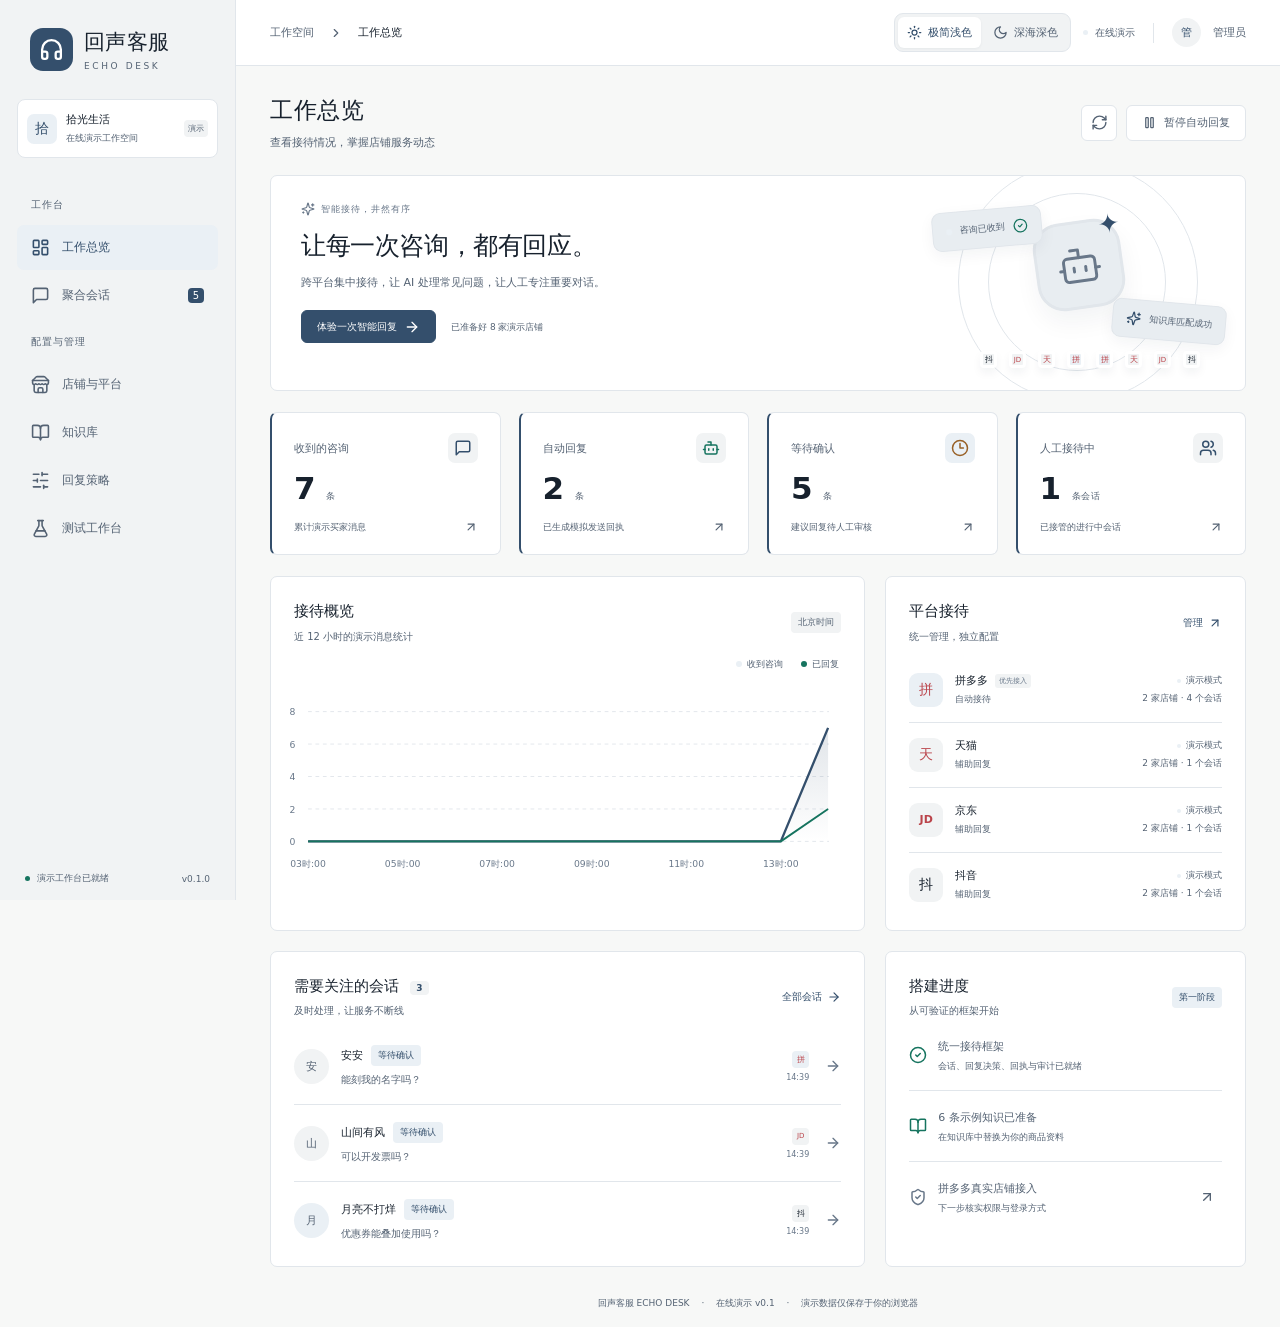
==== commit 0d70ae40: "Add selectable themes to demo" ====
--- a/index.html
+++ b/index.html
@@ -4,10 +4,11 @@
     <meta charset="UTF-8" />
     <meta name="viewport" content="width=device-width, initial-scale=1.0" />
     <meta name="theme-color" content="#6855df" />
+    <script>try { document.documentElement.dataset.theme = localStorage.getItem('echo-desk-theme') === 'ocean' ? 'ocean' : 'minimal'; } catch { document.documentElement.dataset.theme = 'minimal'; }</script>
     <title>回声客服 · 电商智能接待工作台</title>
     <link rel="icon" type="image/svg+xml" href="./favicon.svg" />
-    <script type="module" crossorigin src="./index-BAQAfzjl.js"></script>
-    <link rel="stylesheet" crossorigin href="./index-DmqJ4t53.css">
+    <script type="module" crossorigin src="./index-BSjWDTmv.js"></script>
+    <link rel="stylesheet" crossorigin href="./index-oGt_Y4pU.css">
   </head>
   <body>
     <div id="root"></div>
--- a/index-oGt_Y4pU.css
+++ b/index-oGt_Y4pU.css
@@ -0,0 +1 @@
+:root{font-family:Inter,Segoe UI,Microsoft YaHei,system-ui,sans-serif;color:var(--text);background:var(--surface);font-synthesis:none;font-weight:400;font-size:14px;--purple: #536985;--line: #e7ebf0;--muted: #9395a6;--green: #32947c;--shadow: 0 4px 20px #34335c04}*{box-sizing:border-box}body{margin:0}button,input,select,textarea{font:inherit}button,a,input,select,textarea{-webkit-tap-highlight-color:transparent}button{cursor:pointer}button:disabled{cursor:not-allowed;opacity:.5}a{color:inherit;text-decoration:none}button{color:inherit}button,input,select,textarea{outline:none}button:focus-visible,a:focus-visible{outline:3px solid var(--focus-ring);outline-offset:3px}input:focus,textarea:focus,select:focus{border-color:var(--line)!important;box-shadow:0 0 0 3px var(--shadow-color)}input,select,textarea{border:1px solid var(--line);border-radius:7px;background:var(--surface);color:var(--text)}input,select{height:38px;padding:0 11px}textarea{padding:11px 12px;line-height:1.8;resize:vertical}h1,h2,h3,p{margin:0}h3{font-size:15px;line-height:1.5;font-weight:600}svg{flex-shrink:0}small{font-size:11px}.muted{color:var(--muted)}.app-shell{display:flex;min-height:100vh}.sidebar{width:236px;position:fixed;left:0;top:0;bottom:0;display:flex;flex-direction:column;background:var(--surface);border-right:1px solid var(--line);padding:28px 17px 15px;z-index:5}.brand{display:flex;gap:11px;align-items:center;padding:0 13px 28px}.brand-mark{height:43px;width:43px;border-radius:13px;background:linear-gradient(140deg,var(--accent),var(--accent));display:flex;align-items:center;justify-content:center;color:var(--text-muted);box-shadow:0 5px 12px var(--shadow-color)}.brand strong{font-size:21px;letter-spacing:1px;font-weight:700;display:block}.brand span{display:block;font-size:9px;letter-spacing:2.6px;color:var(--text-secondary);margin-top:5px}.workspace{display:flex;align-items:center;gap:9px;background:var(--surface);border:1px solid var(--line);border-radius:8px;padding:12px 9px;margin-bottom:26px}.workspace-avatar{width:30px;height:30px;background:var(--accent-soft);color:var(--accent);border-radius:7px;display:grid;place-items:center;font-weight:600}.workspace strong{display:block;font-size:11px;font-weight:600}.workspace small{display:block;font-size:9px;color:var(--text-secondary);margin-top:5px}.workspace .badge{font-size:8px;padding:3px 4px;margin-left:auto}.nav-label{padding:0 14px;color:var(--text-secondary);font-size:10px;margin:14px 0 10px;letter-spacing:1px}.nav-item{display:flex;width:100%;align-items:center;gap:12px;border:0;background:none;border-radius:7px;padding:13px 14px;margin:3px 0;color:var(--text-secondary);text-align:left;font-size:12px;transition:background .15s}.nav-item:hover{background:var(--surface)}.nav-item.active{background:var(--surface-muted);color:var(--text);font-weight:600}.nav-item.active svg{stroke-width:2}.nav-item>svg:last-child:not(:first-child){margin-left:auto}.nav-count{margin-left:auto;background:var(--accent-soft);color:var(--accent);border-radius:4px;padding:2px 5px;font-size:10px}.sidebar-bottom{margin-top:auto;padding-top:30px}.build-card{background:linear-gradient(120deg,var(--surface),var(--surface-muted));border:1px solid var(--line);border-radius:9px;padding:17px 16px;color:var(--accent);position:relative}.build-card>svg{position:absolute;right:17px;top:16px;color:var(--accent)}.build-card strong{font-size:12px;font-weight:600}.build-card p{font-size:10px;line-height:1.9;color:var(--text-secondary);margin-top:9px}.build-card button{display:flex;align-items:center;gap:8px;color:var(--accent);border:0;background:none;font-size:10px;padding:0;margin-top:12px}.service-status{display:flex;gap:7px;align-items:center;font-size:9px;color:var(--text-secondary);margin-top:21px;padding:0 8px}.service-status i,.demo-indicator i,.platform-state i,.shop-name i{height:5px;width:5px;border-radius:50%;background:var(--success);display:inline-block}.service-status i.offline{background:var(--warning-soft)}.service-status small{margin-left:auto;font-size:9px;color:var(--text-secondary)}.main-shell{margin-left:236px;width:calc(100% - 236px)}.topbar{height:66px;padding:0 34px;background:var(--surface);border-bottom:1px solid var(--line);display:flex;align-items:center;justify-content:space-between}.breadcrumb{display:flex;align-items:center;gap:15px;font-size:11px;color:var(--text-secondary)}.breadcrumb span{color:var(--text)}.topbar-actions{display:flex;align-items:center;gap:12px;font-size:11px;color:var(--text-secondary)}.demo-indicator{display:flex;align-items:center;gap:7px;font-size:10px;color:var(--text-secondary)}.demo-indicator i{background:var(--accent-soft)}.divider{width:1px;height:20px;background:var(--line);margin:0 6px}.user-avatar{width:29px;height:29px;border-radius:50%;background:var(--surface-muted);color:var(--accent);display:grid;place-items:center;font-size:11px}main{padding:29px 34px 16px;max-width:1560px;margin:auto}.page-heading{display:flex;justify-content:space-between;align-items:center;margin-bottom:25px;gap:15px}.page-heading h1{font-size:23px;letter-spacing:.5px;font-weight:650}.page-heading p{font-size:11px;color:var(--text-secondary);margin-top:9px}.heading-actions{display:flex;align-items:center;gap:9px}.button{display:inline-flex;align-items:center;justify-content:center;gap:7px;border:1px solid transparent;min-height:36px;padding:0 15px;border-radius:6px;font-size:11px;font-weight:500;white-space:nowrap;transition:background .15s}.button.primary{background:var(--accent-soft);color:var(--text-muted);border-color:var(--line);box-shadow:0 3px 6px var(--shadow-color)}.button.primary:hover:not(:disabled){background:var(--accent)}.button.secondary{background:var(--surface);border-color:var(--line);color:var(--text-secondary)}.button.secondary:hover:not(:disabled){background:var(--surface);border-color:var(--line)}.icon-button{display:inline-flex;align-items:center;justify-content:center;width:30px;height:30px;border:0;background:none;border-radius:6px;color:var(--text-secondary)}.icon-button:hover{background:var(--surface-muted);color:var(--accent)}.icon-button.bordered{border:1px solid var(--line);background:var(--surface);height:36px;width:36px}.text-button{display:inline-flex;align-items:center;gap:5px;background:none;border:0;padding:0;color:var(--accent);font-size:10px;white-space:nowrap}.text-button:hover{text-decoration:underline}.badge{font-size:9px;padding:4px 7px;background:var(--surface-muted);color:var(--text-secondary);border-radius:4px;display:inline-flex;align-items:center;gap:4px;white-space:nowrap;font-weight:400}.badge.purple{background:var(--accent-soft);color:var(--accent)}.badge.green{background:var(--surface-muted);color:var(--success)}.badge.orange{background:var(--accent-soft);color:var(--warning)}.badge.blue{background:var(--accent-soft);color:var(--accent)}.panel{background:var(--surface);border:1px solid var(--line);border-radius:10px;box-shadow:var(--shadow)}.panel-heading{display:flex;justify-content:space-between;align-items:center;padding:23px 23px 0;gap:15px}.panel-heading p{font-size:10px;color:var(--text-secondary);line-height:1.8;margin-top:5px}.panel-title-icon{display:flex;align-items:center;gap:13px}.panel-title-icon>svg{color:var(--accent)}.page-footer{font-size:9px;color:var(--text-secondary);text-align:center;line-height:1.8;padding:28px 0 0}.page-footer span{margin:0 9px}.error-banner,.pause-banner{display:flex;align-items:center;justify-content:space-between;gap:9px;padding:12px 15px;background:var(--accent-soft);border:1px solid var(--line);border-radius:7px;font-size:12px;color:var(--danger);margin-bottom:18px}.error-banner button{border:0;background:none;color:inherit}.pause-banner{justify-content:flex-start;background:var(--accent-soft);border-color:var(--line);color:var(--warning)}.toast{position:fixed;bottom:28px;left:calc(50% + 100px);transform:translate(-50%);display:flex;align-items:center;gap:9px;background:var(--accent);color:var(--text-muted);box-shadow:0 10px 40px var(--shadow-color);padding:13px 21px;border-radius:9px;font-size:12px;z-index:100}.toast svg{color:var(--success)}.loading{display:flex;gap:10px;align-items:center;justify-content:center;min-height:240px;color:var(--text-secondary);font-size:12px}.spin{animation:spin 1.4s linear infinite}@keyframes spin{to{transform:rotate(360deg)}}.empty-state{padding:55px 20px;text-align:center;color:var(--text-secondary);font-size:12px}.welcome-card{min-height:216px;background:linear-gradient(100deg,var(--accent-soft),var(--surface-muted) 56%,var(--surface-muted));border:1px solid var(--line);border-radius:10px;padding:26px 30px;display:flex;justify-content:space-between;position:relative;overflow:hidden}.welcome-content{position:relative;z-index:1}.eyebrow{font-size:9px;display:flex;gap:6px;align-items:center;letter-spacing:1px;color:var(--text-muted);margin-bottom:13px}.welcome-card h2{font-size:25px;letter-spacing:1px;font-weight:600;color:var(--text)}.welcome-card p{font-size:11px;color:var(--text-secondary);margin:13px 0 20px}.welcome-card .button{font-size:10px;min-height:33px}.welcome-note{font-size:9px;color:var(--text-secondary);margin-left:15px}.welcome-art{position:relative;width:270px;flex-shrink:0;height:160px;margin-right:5px}.orbit{position:absolute;border:1px solid var(--line);border-radius:50%;width:178px;height:178px;left:48px;top:-9px}.orbit-two{width:240px;height:240px;left:18px;top:-40px}.art-bot{width:88px;height:88px;border-radius:27px;background:linear-gradient(140deg,var(--surface),var(--accent-soft));border:3px solid var(--line);box-shadow:0 12px 25px var(--shadow-color);position:absolute;left:95px;top:19px;display:grid;place-items:center;color:var(--text-muted);transform:rotate(-8deg)}.bot-star{position:absolute;right:-5px;top:-11px;color:var(--accent);font-size:26px}.art-bubble{position:absolute;display:flex;align-items:center;gap:8px;padding:11px 13px;border:1px solid var(--line);background:var(--surface);box-shadow:0 5px 15px var(--shadow-color);border-radius:9px;font-size:9px;color:var(--text-secondary)}.bubble-one{top:7px;left:-8px;transform:rotate(-5deg)}.bubble-one svg{color:var(--success)}.bubble-dot{width:6px;height:6px;background:var(--accent-soft);border-radius:50%}.bubble-two{right:-16px;top:100px;transform:rotate(5deg)}.bubble-two svg{color:var(--accent)}.art-platforms{display:flex;gap:12px;position:absolute;bottom:-6px;left:40px}.art-platforms .platform-icon{box-shadow:0 5px 10px var(--shadow-color);border:3px solid var(--line);width:31px;height:31px;border-radius:9px}.metrics-grid{display:grid;grid-template-columns:repeat(4,1fr);gap:18px;margin:21px 0}.metric-card{background:var(--surface);border:1px solid var(--line);box-shadow:var(--shadow);border-radius:9px;padding:20px 22px;text-align:left}.metric-card:hover{border-color:var(--line)}.metric-top{display:flex;justify-content:space-between;align-items:center;color:var(--text-secondary);font-size:11px}.metric-icon{height:30px;width:30px;border-radius:7px;background:var(--surface-muted);color:var(--accent);display:grid;place-items:center}.metric-icon.green{background:var(--surface-muted);color:var(--success)}.metric-icon.orange{background:var(--accent-soft);color:var(--warning)}.metric-icon.blue{background:var(--surface-muted);color:var(--accent)}.metric-card>strong{display:block;font-size:31px;font-weight:600;margin-top:7px;letter-spacing:.5px;color:var(--text)}.metric-card strong small{font-size:9px;font-weight:400;color:var(--text-secondary);margin-left:10px}.metric-card p{margin-top:14px;font-size:9px;display:flex;align-items:center;justify-content:space-between;color:var(--text-secondary)}.dashboard-columns{display:grid;grid-template-columns:1.65fr 1fr;gap:20px}.chart-panel{min-width:0}.chart-legend{display:flex;gap:18px;justify-content:flex-end;font-size:9px;color:var(--text-secondary);margin:12px 25px 0}.chart-legend span{display:flex;align-items:center;gap:5px}.chart-legend i{width:6px;height:6px;border-radius:50%}.legend-purple{background:var(--accent-soft)}.legend-mint{background:var(--success)}.chart{display:block;width:100%;height:211px;margin:0 0 11px}.platform-rows{padding:12px 23px 13px}.platform-row{display:flex;gap:12px;align-items:center;padding:15px 0;border-bottom:1px solid var(--line)}.platform-row:last-child{border:0}.platform-icon{display:inline-grid;place-items:center;width:34px;height:34px;border-radius:9px;background:var(--accent-soft);color:var(--danger);font-size:14px;flex-shrink:0;font-weight:600}.platform-icon.small{width:17px;height:17px;border-radius:4px;font-size:8px;font-weight:500}.platform-icon.tmall{background:var(--surface-muted);color:var(--danger)}.platform-icon.jd{background:var(--surface-muted);color:var(--danger);font-size:11px}.platform-icon.jd.small{font-size:7px}.platform-icon.douyin{background:var(--surface-muted);color:var(--text)}.platform-row strong{font-size:11px;font-weight:500;display:flex;align-items:center;gap:7px}.platform-row small{display:block;margin-top:5px;font-size:9px;color:var(--text-secondary)}.tiny-label{font-size:7px;color:var(--text-muted);background:var(--surface-muted);border-radius:3px;padding:2px 4px}.platform-state{font-size:9px;color:var(--text-secondary);margin-left:auto;text-align:right}.platform-state i{margin-right:5px;width:4px;height:4px;background:var(--accent-soft)}.bottom-columns{margin-top:20px}.number-bubble{font-size:9px;color:var(--accent);background:var(--surface-muted);padding:2px 6px;border-radius:4px;margin-left:6px}.pending-panel{padding-bottom:8px}.attention-row{display:flex;align-items:center;width:calc(100% - 46px);margin:0 23px;gap:12px;padding:17px 0;background:none;border:0;border-bottom:1px solid var(--line);text-align:left}.attention-row:first-of-type{margin-top:8px}.attention-row:last-child{border:0}.attention-row>div{min-width:0;flex:1}.customer-avatar{height:35px;width:35px;border-radius:50%;background:var(--surface-muted);color:var(--text-secondary);font-size:11px;display:grid;place-items:center;flex-shrink:0}.attention-row:nth-of-type(2) .customer-avatar{background:var(--surface-muted);color:var(--text-secondary)}.attention-row:nth-of-type(3) .customer-avatar{background:var(--accent-soft);color:var(--text-secondary)}.attention-row strong{font-size:11px;font-weight:500;display:flex;align-items:center;gap:8px}.attention-row p{font-size:10px;color:var(--text-secondary);margin-top:7px;overflow:hidden;text-overflow:ellipsis;white-space:nowrap}.attention-row>svg{color:var(--text-muted);margin-left:4px}.attention-platform{text-align:right;display:flex;flex-direction:column;align-items:flex-end;gap:5px}.attention-platform small{font-size:8px;color:var(--text-muted)}.milestone{margin:0 23px;padding:17px 0;display:flex;align-items:center;gap:11px;border-bottom:1px solid var(--line);color:var(--text-muted)}.milestone:first-of-type{margin-top:7px}.milestone:last-child{border:0;padding-bottom:24px}.milestone.done>svg{color:var(--success)}.milestone strong{font-size:11px;color:var(--text-secondary);font-weight:500}.milestone small{font-size:9px;display:block;color:var(--text-secondary);margin-top:6px}.milestone .icon-button{margin-left:auto}.inbox-layout{display:grid;grid-template-columns:260px minmax(300px,1fr) 225px;overflow:hidden;height:calc(100vh - 226px);min-height:620px}.conversation-list{border-right:1px solid var(--line);background:var(--surface);display:flex;flex-direction:column;min-height:0}.list-heading{display:flex;align-items:center;justify-content:space-between;padding:21px 17px 17px;font-size:12px}.list-heading span:not(.badge){font-size:10px;color:var(--text-secondary);margin-left:6px;font-weight:400}.search-box{display:flex;align-items:center;border:1px solid var(--line);border-radius:6px;background:var(--surface);color:var(--text-secondary);padding:0 10px;gap:6px}.search-box input{border:0;box-shadow:none!important;background:transparent;min-width:0;width:100%;padding:0 3px;font-size:11px;height:34px}.conversation-list>.search-box{margin:0 15px}.list-filters{display:flex;align-items:center;padding:12px 15px;gap:5px;border-bottom:1px solid var(--line)}.list-filters select{font-size:10px;background:none;border:0;height:25px;padding:0;max-width:110px;color:var(--text-secondary)}.list-filters select:last-child{margin-left:auto}.list-filters>svg{display:none}.conversation-items{overflow:auto;min-height:0}.conversation-item{width:100%;display:flex;gap:11px;align-items:flex-start;background:none;border:0;border-bottom:1px solid var(--line);text-align:left;padding:19px 17px;position:relative}.conversation-item:hover{background:var(--surface)}.conversation-item.selected{background:var(--surface-muted)}.conversation-item.selected:before{content:"";position:absolute;width:3px;background:var(--accent-soft);left:0;top:0;bottom:0}.avatar-wrap{position:relative}.avatar-wrap .platform-icon{position:absolute;right:-3px;bottom:-4px;border:2px solid var(--line);width:17px;height:17px;font-size:6px}.conversation-preview{flex:1;min-width:0}.conversation-preview strong{display:flex;justify-content:space-between;align-items:center;font-size:11px;font-weight:500;gap:4px}.conversation-preview small{font-size:8px;color:var(--text-secondary);font-weight:400}.conversation-preview p{font-size:10px;color:var(--text-secondary);overflow:hidden;white-space:nowrap;text-overflow:ellipsis;margin:9px 0 7px}.conversation-preview>span{color:var(--text-muted);font-size:8px}.conversation-main{display:flex;flex-direction:column;min-width:0;min-height:0}.chat-header{display:flex;align-items:center;justify-content:space-between;padding:21px 22px;border-bottom:1px solid var(--line);gap:8px}.chat-header strong{font-size:13px;font-weight:600}.chat-header p{font-size:9px;color:var(--text-secondary);display:flex;gap:5px;align-items:center;margin-top:7px}.chat-header>div:last-child{display:flex;align-items:center;gap:10px}.small-button{padding:0 9px;font-size:9px;min-height:30px}.chat-timeline{flex:1;min-height:100px;overflow:auto;padding:21px 22px;background:var(--surface)}.timeline-caption{text-align:center;color:var(--text-muted);font-size:9px;margin-bottom:25px}.chat-message{display:flex;gap:10px;align-items:flex-start;margin-bottom:25px}.message-avatar{width:27px;height:27px;border-radius:7px;background:var(--surface-muted);color:var(--text-secondary);font-size:10px;display:grid;place-items:center}.message-avatar.purple{background:var(--accent-soft);color:var(--accent)}.chat-message>div{max-width:85%}.message-author{font-size:9px;color:var(--text-secondary);margin:1px 0 7px;display:flex;gap:11px}.message-author small{font-size:8px;color:var(--text-muted)}.chat-message p{font-size:11px;line-height:1.9;padding:11px 14px;border:1px solid var(--line);background:var(--surface);border-radius:0 9px 9px;white-space:pre-wrap;overflow-wrap:anywhere}.chat-message.outgoing{flex-direction:row-reverse}.outgoing .message-author{justify-content:flex-end}.chat-message.outgoing p{background:var(--accent-soft);border-color:var(--line);color:var(--text-secondary);border-radius:9px 0 9px 9px}.message-receipt{display:flex;gap:4px;align-items:center;font-size:8px;color:var(--text-secondary);margin-top:6px;justify-content:flex-end}.suggestion-card{margin:13px 20px 0;background:var(--surface);border:1px solid var(--line);border-radius:8px;padding:12px 14px}.suggestion-title{display:flex;align-items:center;gap:7px;color:var(--text-muted);font-size:10px}.suggestion-title strong{font-weight:500}.suggestion-title .badge{margin-left:auto;font-size:8px}.suggestion-card>p{line-height:1.8;color:var(--text-secondary);font-size:10px;margin:9px 0}.suggestion-card>div:last-child{display:flex;align-items:center;gap:12px}.suggestion-card small{font-size:8px;color:var(--text-muted);margin-right:auto}.suggestion-card .text-button{font-size:9px}.text-button.muted{color:var(--text-secondary)}.composer{padding:14px 21px;border-top:1px solid var(--line);margin-top:14px}.composer textarea{border:0;box-shadow:none!important;padding:0;width:100%;min-height:65px;resize:none;font-size:11px}.composer textarea::placeholder{color:var(--text-secondary)}.composer>div{display:flex;justify-content:space-between;align-items:center}.composer small{font-size:8px;color:var(--text-muted)}.composer .button{font-size:10px;min-height:32px}.conversation-context{border-left:1px solid var(--line);padding:22px 19px;overflow:auto;display:flex;flex-direction:column}.context-heading{font-size:12px;display:flex;align-items:center;gap:7px;color:var(--text-secondary)}.context-heading svg{color:var(--text-secondary)}.context-section{border-bottom:1px solid var(--line);padding:21px 0}.field-caption{font-size:9px;color:var(--text-secondary);display:block;margin-bottom:12px}.product-placeholder{height:75px;background:linear-gradient(140deg,var(--surface-muted),var(--surface-muted));border:1px solid var(--line);border-radius:7px;display:flex;align-items:center;justify-content:center;color:var(--text-secondary);margin-bottom:11px;font-size:15px;letter-spacing:5px;line-height:1.8;font-weight:300}.product-placeholder span{border-left:1px solid var(--line);padding-left:14px}.context-section>strong{font-size:11px;font-weight:500;color:var(--text-secondary);display:block;line-height:1.8}.context-section p{font-size:10px;color:var(--text-secondary);line-height:1.9;margin:7px 0}.context-section small{font-size:8px;color:var(--text-secondary);line-height:1.8;display:block}.matching-bar{height:4px;background:var(--surface-muted);border-radius:3px;margin:13px 0 7px;overflow:hidden}.matching-bar span{display:block;height:100%;background:var(--accent-soft)}.context-bottom{margin-top:auto;padding-top:20px}.context-bottom .button{width:100%;font-size:10px}.knowledge-summary,.connection-banner{display:flex;align-items:center;gap:17px;background:var(--surface-muted);border:1px solid var(--line);border-radius:9px;padding:23px 25px;margin-bottom:23px}.knowledge-summary-icon,.connection-icon{width:50px;height:50px;background:var(--surface);color:var(--accent);border:1px solid var(--line);border-radius:12px;display:grid;place-items:center}.knowledge-summary strong,.connection-banner strong{font-size:15px;font-weight:500;color:var(--text-secondary)}.knowledge-summary p,.connection-banner p{font-size:11px;color:var(--text-secondary);margin-top:8px;line-height:1.8}.knowledge-summary>div:nth-child(3){margin-left:auto;margin-right:23px}.knowledge-summary>div:nth-child(3) strong{font-size:29px;display:flex;align-items:center;gap:12px;color:var(--accent)}.knowledge-summary small{font-size:10px;font-weight:400;color:var(--text-secondary)}.table-toolbar{display:flex;align-items:center;gap:12px;padding:20px 23px;border-bottom:1px solid var(--line)}.table-toolbar .search-box{width:290px}.table-toolbar select{font-size:11px;min-width:110px;height:36px}.toolbar-count{margin-left:auto;font-size:10px}.table-scroll{overflow:auto}table{width:100%;border-collapse:collapse;text-align:left;font-size:11px}th{background:var(--surface);color:var(--text-secondary);font-size:10px;font-weight:400;padding:14px 23px;border-bottom:1px solid var(--line);white-space:nowrap}td{padding:20px 23px;color:var(--text-secondary);border-bottom:1px solid var(--line)}tbody tr:last-child td{border:0}td strong{font-size:12px;color:var(--text-secondary);font-weight:500;display:block}td p{font-size:10px;color:var(--text-secondary);margin:6px 0 8px;line-height:1.7}.keyword-tags{display:flex;gap:5px;flex-wrap:wrap;max-width:260px}.keyword-tags span{font-size:9px;background:var(--surface);color:var(--text-secondary);padding:4px 7px;border:1px solid var(--line);border-radius:4px}.table-actions{display:flex;gap:5px}.toggle{width:30px;height:17px;border:0;border-radius:20px;background:var(--surface-muted);padding:2px;display:flex;align-items:center;transition:background .2s}.toggle span{width:13px;height:13px;border-radius:50%;background:var(--surface);box-shadow:0 1px 2px var(--shadow-color);transition:transform .2s}.toggle.on{background:var(--accent)}.toggle.on span{transform:translate(13px)}.info-note{display:flex;align-items:center;gap:9px;color:var(--text-secondary);font-size:10px;margin-top:18px;padding:0 4px;line-height:1.9}.modal-backdrop{position:fixed;top:0;right:0;bottom:0;left:0;background:var(--overlay);-webkit-backdrop-filter:blur(3px);backdrop-filter:blur(3px);z-index:50;display:flex;align-items:center;justify-content:center;padding:25px}.modal{background:var(--surface);width:560px;max-height:90vh;overflow:auto;border-radius:12px;box-shadow:0 20px 100px var(--shadow-color)}.modal-head{display:flex;align-items:center;justify-content:space-between;border-bottom:1px solid var(--line);padding:21px 25px}.modal-head h2{font-size:16px;font-weight:600}.form{display:flex;flex-direction:column;gap:18px;padding:23px 25px}.form label{display:flex;flex-direction:column;gap:8px;font-size:11px;color:var(--text-secondary)}.form small{font-size:9px;color:var(--text-secondary);line-height:1.8}.form textarea,.form input,.form select{font-size:12px;width:100%}.form p{font-size:12px;color:var(--text-secondary);line-height:1.9}.form-grid{display:grid;grid-template-columns:1fr 1fr;gap:19px}.modal-actions{display:flex;gap:10px;justify-content:flex-end;border-top:1px solid var(--line);padding-top:20px;margin-top:4px}.danger{color:var(--text-secondary)}.danger-button{background:var(--accent);color:var(--text-muted)}.strategy-grid{display:grid;grid-template-columns:1fr 1fr;gap:22px}.engine-options{padding:22px 23px 0;display:flex;flex-direction:column;gap:10px}.engine-option{display:flex;text-align:left;align-items:center;border:1px solid var(--line);background:var(--surface);border-radius:7px;padding:15px 13px;gap:11px}.engine-option.selected{background:var(--surface);border-color:var(--line)}.radio-dot{width:14px;height:14px;border:1px solid var(--line);border-radius:50%;background:var(--surface)}.selected .radio-dot{border:4px solid var(--line)}.engine-option strong{font-size:11px;font-weight:500;color:var(--text-secondary)}.engine-option small{font-size:9px;color:var(--text-secondary);display:block;margin-top:5px}.engine-option .badge{margin-left:auto;font-size:8px}.setting-note{font-size:10px;line-height:1.9;color:var(--text-secondary);padding:16px 23px 23px}.threshold-label{display:flex;justify-content:space-between;align-items:center;margin:28px 24px 15px;font-size:11px;color:var(--text-secondary)}.threshold-label strong{font-size:26px;font-weight:500;color:var(--text-muted)}.threshold-label small{font-size:11px;margin-left:4px}.range{width:calc(100% - 48px);margin:0 24px;padding:0;border:0;height:8px;box-shadow:none!important;accent-color:var(--accent)}.range-captions{display:flex;justify-content:space-between;font-size:8px;color:var(--text-secondary);margin:9px 24px 0}.policy-checks{padding:24px 24px 0;display:flex;flex-direction:column;gap:15px;color:var(--text-secondary);font-size:10px}.policy-checks div{display:flex;gap:8px;align-items:center}.policy-checks svg{color:var(--text-muted)}.settings-panel .setting-note{padding-bottom:23px}.risk-panel{margin:22px 0}.risk-panel .form{padding-bottom:0}.settings-save{display:flex;justify-content:flex-end;padding:20px 25px 23px}.rule-answer{max-width:340px}.shops-grid{display:grid;grid-template-columns:1fr 1fr;gap:21px}.connection-banner .button{margin-left:auto}.shop-card{padding:19px 20px;border-radius:12px;box-shadow:0 1px 3px var(--shadow-color),0 6px 16px var(--shadow-color)}.platform-management{display:flex;flex-direction:column;gap:24px}.management-summary{display:flex;align-items:center;gap:30px;padding:18px 22px;background:var(--surface);border:1px solid var(--line);border-radius:12px}.management-summary div{display:flex;align-items:baseline;gap:9px;padding-right:25px;border-right:1px solid var(--line)}.management-summary strong{font-size:22px;color:var(--text);font-weight:650}.management-summary span,.management-summary p{color:var(--text-secondary);font-size:12px}.management-summary p{margin-left:auto}.platform-group{padding:18px;background:var(--surface);border:1px solid var(--line);border-radius:14px}.platform-group-heading{display:flex;align-items:center;gap:12px;margin:0 2px 16px}.platform-group-heading h2{font-size:15px;font-weight:650;color:var(--text)}.platform-group-heading p{margin-top:3px;color:var(--text-secondary);font-size:11px}.platform-group-heading .badge{margin-left:auto}.platform-group .shops-grid{grid-template-columns:repeat(2,minmax(0,1fr));gap:13px}.shop-card-header{justify-content:space-between}.shop-card-header h3{color:var(--text);font-size:13px}.shop-card-header p{color:var(--text-secondary);font-size:10px}.shop-config{padding:15px 0;border-bottom:1px solid var(--line)}.shop-config label,.shop-config>div{color:var(--text-secondary);font-size:11px}.shop-config select{color:var(--text);font-size:11px;max-width:180px}.shop-card-footer{display:flex;align-items:center;justify-content:space-between;padding-top:12px;color:var(--text-secondary);font-size:10px}.shop-card-footer .text-button{color:var(--text);font-size:11px}.shop-card-header{display:flex;align-items:center;gap:12px}.shop-card-header .platform-icon{height:43px;width:43px;font-size:18px}.shop-card-header p{font-size:10px;color:var(--text-secondary);margin-top:5px}.shop-card-header .badge{margin-left:auto}.shop-name{padding:19px 0;border-bottom:1px solid var(--line);margin-bottom:17px}.shop-name strong{font-size:12px;font-weight:500;color:var(--text-secondary);display:block}.shop-name span{font-size:9px;color:var(--text-secondary);display:flex;gap:6px;align-items:center;margin-top:9px}.shop-name i{background:var(--accent)}.shop-config{display:flex;align-items:center;gap:17px}.shop-config label{font-size:10px;color:var(--text-secondary);display:flex;align-items:center;gap:9px;flex:1}.shop-config select{font-size:10px;max-width:175px;color:var(--text-secondary);flex:1}.shop-config>div{font-size:9px;display:flex;align-items:center;gap:9px;color:var(--text-secondary)}.adapter-note{font-size:10px;color:var(--text-secondary);line-height:1.9;margin:17px 0}.shop-card .text-button{font-size:10px}.connection-plan{margin-top:22px}.plan-steps{display:grid;grid-template-columns:repeat(3,1fr);gap:25px;padding:25px}.plan-steps>div{border-left:1px solid var(--line);padding:0 15px}.plan-steps span{font-size:12px;letter-spacing:2px;color:var(--text-muted);display:block;margin-bottom:10px}.plan-steps strong{font-size:12px;font-weight:500;color:var(--text-secondary)}.plan-steps p{font-size:10px;line-height:1.9;color:var(--text-secondary);margin-top:9px}.lab-grid{display:grid;grid-template-columns:1fr 1fr;gap:23px}.lab-form .form{padding-top:23px}.example-prompts{font-size:9px}.example-prompts>small{display:block;margin-bottom:10px}.example-prompts>div{display:flex;flex-wrap:wrap;gap:8px}.example-prompts button{font-size:9px;padding:7px 9px;color:var(--text-secondary);border:1px solid var(--line);border-radius:5px;background:var(--surface)}.lab-actions{display:flex;justify-content:space-between;margin-top:2px}.lab-form .setting-note{padding:0}.lab-result{min-height:500px}.lab-empty{padding:65px 30px;text-align:center}.lab-empty>div:first-child{width:83px;height:83px;display:grid;place-items:center;margin:0 auto 25px;background:var(--surface-muted);border:1px solid var(--line);border-radius:23px;color:var(--text-muted);position:relative}.lab-empty>div>span{position:absolute;right:-7px;top:-10px;font-size:24px}.lab-empty h3{font-size:15px;color:var(--text-secondary);font-weight:400}.lab-empty p{font-size:11px;line-height:2;color:var(--text-muted);margin:13px 0 27px}.lab-empty>div:last-child{font-size:9px;color:var(--text-muted);display:flex;gap:6px;align-items:center;justify-content:center}.result-content{padding:27px 25px}.result-status{display:flex;align-items:center;gap:10px;color:var(--text-secondary)}.result-status>svg{color:var(--text-secondary)}.result-status strong{font-size:12px;font-weight:500}.result-status small{font-size:9px;display:block;color:var(--text-secondary);margin-top:5px}.result-status .badge{margin-left:auto}.result-answer{display:flex;gap:10px;margin-top:23px;background:var(--surface);border:1px solid var(--line);border-radius:8px;padding:18px;color:var(--text-secondary)}.result-answer p{font-size:11px;line-height:2}.result-content dl{display:grid;grid-template-columns:65px 1fr;gap:17px 14px;margin:27px 0 25px;font-size:10px;line-height:1.9}.result-content dt{color:var(--text-muted)}.result-content dd{margin:0;color:var(--text-secondary)}.research-intro{display:flex;align-items:center;justify-content:space-between;padding:25px 28px;background:var(--surface-muted);border:1px solid var(--line);border-radius:10px;margin-bottom:22px;gap:25px}.research-intro h2{font-size:20px;font-weight:500;color:var(--text-secondary);line-height:1.6;margin-top:14px}.research-intro p{font-size:11px;color:var(--text-secondary);line-height:1.9;margin-top:11px}.research-intro>svg{color:var(--text-muted)}.commercial-grid{display:grid;grid-template-columns:1fr 1fr;gap:22px;padding:23px}.commercial-grid a{display:block;border:1px solid var(--line);border-radius:8px;padding:19px;background:var(--surface)}.commercial-grid a:hover{border-color:var(--line)}.commercial-grid a>div{display:flex;justify-content:space-between;color:var(--text-secondary);font-size:13px}.commercial-grid strong{font-weight:500}.commercial-grid p{font-size:11px;line-height:1.9;color:var(--text-muted);margin:12px 0}.commercial-grid a>span{font-size:9px;color:var(--text-muted);display:flex;align-items:center;gap:5px}.research-projects{display:grid;grid-template-columns:1fr 1fr;gap:21px;margin:22px 0}.research-project{padding:22px}.project-header{display:flex;align-items:center;gap:10px}.project-header>span{height:30px;width:30px;border-radius:7px;background:var(--surface-muted);color:var(--text-muted);display:grid;place-items:center}.project-header a{display:flex;align-items:center;gap:6px;color:var(--text-secondary);min-width:0}.project-header h3{font-size:13px;overflow-wrap:anywhere}.project-header .badge{font-size:8px;margin-left:auto}.research-project>p{font-size:11px;line-height:2;color:var(--text-secondary);margin:16px 0}.project-footer{border-top:1px solid var(--line);padding-top:14px;display:flex;gap:10px;justify-content:space-between;font-size:9px;color:var(--text-secondary)}.project-footer>span{display:flex;align-items:center;gap:4px;white-space:nowrap}.project-footer small{font-size:8px;text-align:right;line-height:1.7}.research-decision{padding:25px;display:flex;gap:16px;color:var(--text-muted)}.research-decision h3{font-size:13px;color:var(--text-secondary)}.research-decision p{font-size:11px;line-height:2;color:var(--text-muted);margin-top:10px}td{color:var(--text-secondary)}td strong,.shop-name strong,.engine-option strong{color:var(--text)}td p,.adapter-note,.setting-note,.context-section p{color:var(--text-secondary)}.chat-message p{color:var(--text)}.form label,.form p,.result-answer p,.result-content dd{color:var(--text-secondary)}.research-project>p,.research-decision p,.commercial-grid p{color:var(--text-secondary)}.project-footer,.research-intro p,.rule-answer,.shop-config select{color:var(--text-secondary)}@media(min-width:1550px){.welcome-card{min-height:232px;padding-top:32px}.welcome-art{margin-right:50px}.inbox-layout{grid-template-columns:290px minmax(350px,1fr) 250px}.chart{height:230px}.metrics-grid{gap:22px}.metric-card{padding:22px 25px}}@media(max-width:1250px){.sidebar{width:207px;padding-left:12px;padding-right:12px}.brand{padding-left:8px}.workspace{padding:10px 7px;gap:7px}.workspace strong{font-size:10px}.workspace .badge{display:none}.main-shell{margin-left:207px;width:calc(100% - 207px)}main{padding:25px}.topbar{padding:0 25px}.welcome-card{padding:25px}.welcome-card h2{font-size:22px}.welcome-art{width:225px;margin-right:5px}.bubble-two{right:-10px}.art-bot{left:75px}.orbit-one{left:32px}.orbit-two{left:0}.welcome-note{display:block;margin:13px 0 0}.metric-card{padding:17px}.dashboard-columns{grid-template-columns:1.4fr 1fr}.inbox-layout{grid-template-columns:225px minmax(260px,1fr)}.conversation-context{display:none}.conversation-item{padding:17px 13px}.shop-config{flex-wrap:wrap}.shop-config>div{margin-top:4px}.knowledge-summary>div:nth-child(3){margin-right:4px}.knowledge-summary small{display:none}th,td{padding-left:17px;padding-right:17px}.project-header .badge{display:none}.research-projects{gap:17px}}@media(max-width:1000px){.sidebar{width:184px}.main-shell{margin-left:184px;width:calc(100% - 184px)}.brand strong{font-size:18px}.brand-mark{width:36px;height:36px}.brand{gap:9px}.workspace-avatar{display:none}.workspace{justify-content:center}.build-card{padding:14px 12px}.build-card>svg{display:none}.nav-item{font-size:11px;padding:12px;gap:9px}.nav-label{font-size:9px}.welcome-art{display:none}.metrics-grid{gap:12px}.metric-card{padding:15px}.metric-card strong{font-size:28px}.metric-icon{height:24px;width:24px}.metric-card p{font-size:8px;line-height:1.6}.metric-card p svg{display:none}.dashboard-columns{grid-template-columns:1fr}.platform-rows{display:grid;grid-template-columns:1fr 1fr;gap:0 20px}.platform-row:nth-last-child(2){border:0}.bottom-columns{grid-template-columns:1.2fr 1fr}.inbox-layout{grid-template-columns:210px minmax(220px,1fr)}.chat-header{padding:18px 15px}.chat-header>div:last-child .badge{display:none}.shops-grid,.strategy-grid,.lab-grid{grid-template-columns:1fr}.knowledge-summary{gap:12px;padding:19px}.knowledge-summary>div:nth-child(3){display:none}.knowledge-summary .button{margin-left:auto}.knowledge-summary p{font-size:10px}.research-projects{grid-template-columns:1fr}.page-heading h1{font-size:21px}.heading-actions .button{font-size:10px}.topbar-actions>span:last-child{display:none}.plan-steps{gap:5px}.plan-steps>div{padding-left:12px}.commercial-grid{gap:12px}.commercial-grid a{padding:15px}}@media(max-width:760px){.sidebar{width:68px;padding:20px 9px}.brand{padding:0 7px 24px}.brand>div:last-child,.workspace,.nav-label,.nav-item span,.nav-item>svg:last-child:not(:first-child),.sidebar-bottom{display:none}.nav-item{justify-content:center;padding:14px}.nav-item.active{background:var(--surface-muted)}.sidebar nav{margin-bottom:15px}.main-shell{margin-left:68px;width:calc(100% - 68px)}main{padding:20px 16px}.topbar{padding:0 17px;height:58px}.breadcrumb{font-size:10px;gap:7px}.topbar-actions{gap:7px}.demo-indicator{font-size:9px}.divider{display:none}.page-heading{align-items:flex-start;gap:10px}.page-heading p{font-size:10px;line-height:1.8;max-width:200px}.heading-actions{gap:5px}.heading-actions .icon-button{display:none}.heading-actions .button{font-size:9px;padding:0 10px;min-height:32px}.welcome-card{padding:23px}.welcome-card h2{font-size:20px}.welcome-card p{font-size:10px;line-height:1.9}.metrics-grid{grid-template-columns:1fr 1fr}.metric-card{padding:18px}.metric-card p{font-size:9px}.bottom-columns{grid-template-columns:1fr}.panel-heading{padding-left:19px;padding-right:19px}.inbox-layout{grid-template-columns:175px minmax(200px,1fr);overflow:auto;min-height:650px}.conversation-list{font-size:10px}.conversation-list .search-box{margin:0 9px}.conversation-item{padding:16px 10px;gap:7px}.customer-avatar{width:27px;height:27px;font-size:9px}.conversation-preview strong{font-size:10px}.conversation-preview strong small{display:none}.conversation-preview p{font-size:9px}.list-filters{padding-left:10px;padding-right:10px}.chat-header strong{font-size:11px}.chat-header p{font-size:8px}.chat-header p .platform-icon{display:none}.chat-header>div:last-child button{font-size:8px;padding:0 6px;gap:3px}.chat-timeline{padding:19px 12px}.chat-message p{font-size:10px;padding:10px}.timeline-caption{font-size:8px;line-height:1.7}.composer{padding:13px}.composer small{display:none}.composer>div{justify-content:flex-end}.suggestion-card{margin:12px 12px 0;padding:11px}.suggestion-card small{display:none}.suggestion-title .badge{font-size:7px}.knowledge-summary{padding:20px 17px;gap:10px}.knowledge-summary-icon{display:none}.knowledge-summary strong{font-size:13px}.knowledge-summary p{max-width:210px}.knowledge-summary .button{font-size:9px;padding:0 10px}.table-toolbar{padding:15px;flex-wrap:wrap;gap:8px}.table-toolbar .search-box{width:190px}.table-toolbar select{min-width:90px}.toolbar-count{display:none}.table-scroll table{min-width:620px}.form-grid{grid-template-columns:1fr;gap:18px}.modal{width:100%}.modal-backdrop{padding:15px}.form{padding:20px}.modal-head{padding:18px 20px}.connection-banner{align-items:flex-start;padding:20px}.connection-icon{display:none}.connection-banner .button{font-size:8px;padding:0 9px}.connection-banner strong{font-size:13px}.connection-banner p{font-size:10px}.plan-steps{grid-template-columns:1fr;gap:23px}.research-intro{padding:22px}.research-intro h2{font-size:17px}.research-intro>svg{display:none}.commercial-grid{grid-template-columns:1fr}.research-decision{padding:22px;gap:10px}.project-header h3{font-size:12px}.project-footer{gap:6px}.page-footer{font-size:8px}.toast{left:calc(50% + 30px);font-size:11px;width:max-content;max-width:85%}.welcome-note{font-size:8px}}:root{color-scheme:light;--canvas: #f7f8f7;--surface: #ffffff;--surface-muted: #f1f3f4;--surface-raised: #e8edf1;--text: #17212d;--text-secondary: #546273;--text-muted: #687789;--line: #e1e6eb;--accent: #344f6c;--accent-hover: #253e58;--accent-soft: #eaf0f5;--on-accent: #ffffff;--success: #16745f;--success-soft: #e7f4ee;--warning: #986026;--warning-soft: #fcf1df;--danger: #ba434a;--danger-soft: #fbeaec;--focus-ring: #4d79ab;--overlay: #10203380;--shadow-color: #1422350d;--purple: var(--accent);--muted: var(--text-muted);--green: var(--success);--shadow: 0 2px 8px var(--shadow-color);color:var(--text);background:var(--canvas)}:root[data-theme=ocean]{color-scheme:dark;--canvas: #101b28;--surface: #172433;--surface-muted: #142130;--surface-raised: #25384d;--text: #edf3fb;--text-secondary: #b4c3d5;--text-muted: #99abc1;--line: #2b3d52;--accent: #82b8ff;--accent-hover: #a3caff;--accent-soft: #20364d;--on-accent: #101b28;--success: #72d8b6;--success-soft: #173f3c;--warning: #ffbd73;--warning-soft: #453525;--danger: #ff9ca7;--danger-soft: #452c3c;--focus-ring: #a3caff;--overlay: #050e19ba;--shadow-color: #00000026}body{background:var(--canvas);color:var(--text)}.sidebar{background:var(--surface-muted)}.brand-mark{background:var(--accent);color:var(--on-accent);box-shadow:none}.brand strong,.page-heading h1,h2,h3{color:var(--text)}.brand strong{letter-spacing:.4px}.nav-item.active{background:var(--accent-soft);color:var(--accent)}.nav-count,.toggle.on{background:var(--accent);color:var(--on-accent)}.toggle span{background:var(--surface)}.toggle.on span{background:var(--on-accent)}.button.primary{background:var(--accent);color:var(--on-accent);border-color:var(--accent);box-shadow:none}.button.primary:hover:not(:disabled){background:var(--accent-hover)}.button.secondary:hover:not(:disabled),.icon-button:hover{background:var(--surface-raised)}.panel,.metric-card,.platform-group{border-radius:7px;box-shadow:none}.welcome-card{background:var(--surface);border-color:var(--line);border-radius:7px}.welcome-card h2{color:var(--text);letter-spacing:-.4px}.art-bot,.art-bubble{background:var(--surface-raised)}.art-platforms .platform-icon{border-color:var(--surface)}.metric-card{border-left:2px solid var(--accent)}.toast{background:var(--surface-raised);color:var(--text);border:1px solid var(--line)}.chat-message.outgoing p{color:var(--text)}.platform-management .shop-config label,.platform-management .shop-config>div{color:var(--text-secondary)}.shop-card-header h3,.management-summary strong{color:var(--text)}input,select,textarea{color-scheme:inherit}input:focus,textarea:focus,select:focus{border-color:var(--focus-ring)!important;box-shadow:0 0 0 2px var(--accent-soft)}button:focus-visible,a:focus-visible{outline-color:var(--focus-ring)}.theme-selector{display:inline-flex;flex-shrink:0;gap:3px;padding:3px;border:1px solid var(--line);background:var(--surface-muted);border-radius:9px}.theme-selector button{display:inline-flex;align-items:center;gap:6px;min-height:31px;border:0;border-radius:6px;background:transparent;padding:0 9px;color:var(--text-secondary);font-size:11px}.theme-selector button:hover{color:var(--text);background:var(--surface-raised)}.theme-selector button[aria-pressed=true]{color:var(--accent);background:var(--surface);box-shadow:0 1px 3px var(--shadow-color);font-weight:600}.theme-selector button:focus-visible{outline:2px solid var(--focus-ring);outline-offset:1px}@media(max-width:900px){.theme-selector button span{display:none}.theme-selector button{width:33px;padding:0;justify-content:center}}@media(max-width:650px){.theme-selector{margin-left:auto}.topbar-actions{gap:7px}}
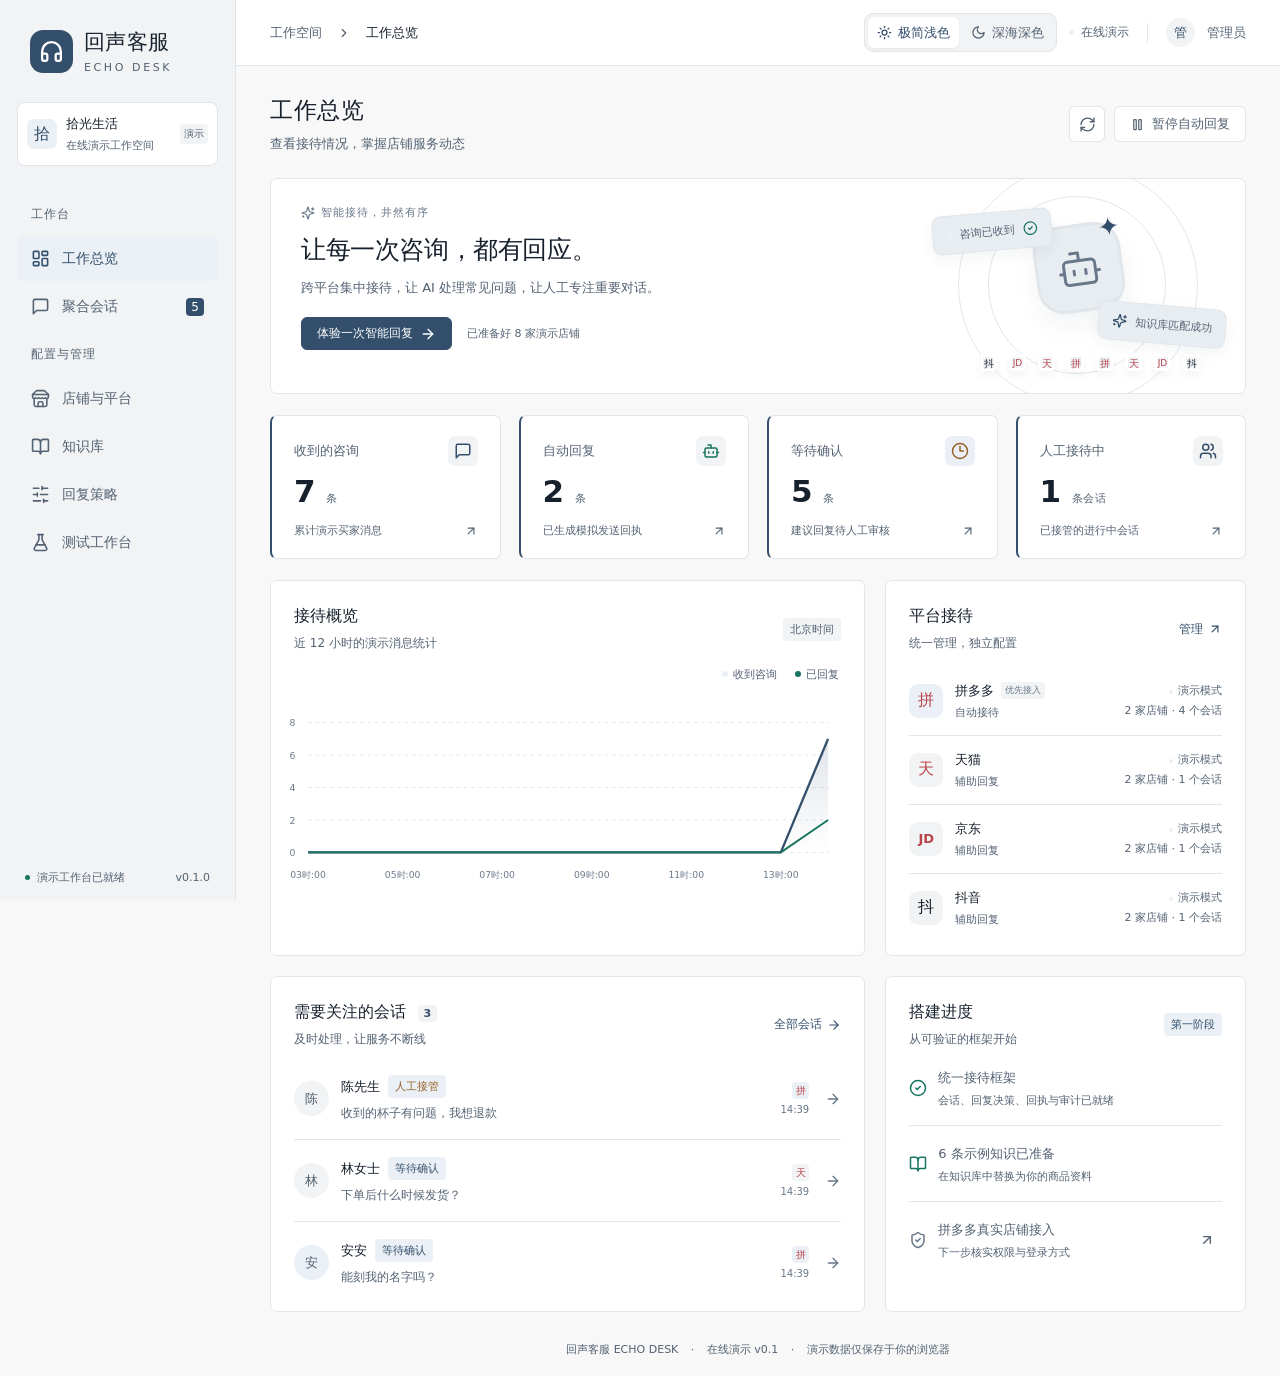
==== commit 23e70b34: "Improve readability at default zoom" ====
--- a/index.html
+++ b/index.html
@@ -7,8 +7,8 @@
     <script>try { document.documentElement.dataset.theme = localStorage.getItem('echo-desk-theme') === 'ocean' ? 'ocean' : 'minimal'; } catch { document.documentElement.dataset.theme = 'minimal'; }</script>
     <title>回声客服 · 电商智能接待工作台</title>
     <link rel="icon" type="image/svg+xml" href="./favicon.svg" />
-    <script type="module" crossorigin src="./index-BSjWDTmv.js"></script>
-    <link rel="stylesheet" crossorigin href="./index-oGt_Y4pU.css">
+    <script type="module" crossorigin src="./index-Cj20kp0y.js"></script>
+    <link rel="stylesheet" crossorigin href="./index-Ds_ArZD-.css">
   </head>
   <body>
     <div id="root"></div>
--- a/index-Ds_ArZD-.css
+++ b/index-Ds_ArZD-.css
@@ -0,0 +1 @@
+:root{font-family:Inter,Segoe UI,Microsoft YaHei,system-ui,sans-serif;color:var(--text);background:var(--surface);font-synthesis:none;font-weight:400;font-size:16px;--purple: #536985;--line: #e7ebf0;--muted: #9395a6;--green: #32947c;--shadow: 0 4px 20px #34335c04}*{box-sizing:border-box}body{margin:0}button,input,select,textarea{font:inherit}button,a,input,select,textarea{-webkit-tap-highlight-color:transparent}button{cursor:pointer}button:disabled{cursor:not-allowed;opacity:.5}a{color:inherit;text-decoration:none}button{color:inherit}button,input,select,textarea{outline:none}button:focus-visible,a:focus-visible{outline:3px solid var(--focus-ring);outline-offset:3px}input:focus,textarea:focus,select:focus{border-color:var(--line)!important;box-shadow:0 0 0 3px var(--shadow-color)}input,select,textarea{border:1px solid var(--line);border-radius:7px;background:var(--surface);color:var(--text)}input,select{height:38px;padding:0 11px}textarea{padding:11px 12px;line-height:1.8;resize:vertical}h1,h2,h3,p{margin:0}h3{font-size:16px;line-height:1.5;font-weight:600}svg{flex-shrink:0}small{font-size:13px}.muted{color:var(--muted)}.app-shell{display:flex;min-height:100vh}.sidebar{width:236px;position:fixed;left:0;top:0;bottom:0;display:flex;flex-direction:column;background:var(--surface);border-right:1px solid var(--line);padding:28px 17px 15px;z-index:5}.brand{display:flex;gap:11px;align-items:center;padding:0 13px 28px}.brand-mark{height:43px;width:43px;border-radius:13px;background:linear-gradient(140deg,var(--accent),var(--accent));display:flex;align-items:center;justify-content:center;color:var(--text-muted);box-shadow:0 5px 12px var(--shadow-color)}.brand strong{font-size:21px;letter-spacing:1px;font-weight:700;display:block}.brand span{display:block;font-size:11px;letter-spacing:2.6px;color:var(--text-secondary);margin-top:5px}.workspace{display:flex;align-items:center;gap:9px;background:var(--surface);border:1px solid var(--line);border-radius:8px;padding:12px 9px;margin-bottom:26px}.workspace-avatar{width:30px;height:30px;background:var(--accent-soft);color:var(--accent);border-radius:7px;display:grid;place-items:center;font-weight:600}.workspace strong{display:block;font-size:13px;font-weight:600}.workspace small{display:block;font-size:11px;color:var(--text-secondary);margin-top:5px}.workspace .badge{font-size:10px;padding:3px 4px;margin-left:auto}.nav-label{padding:0 14px;color:var(--text-secondary);font-size:12px;margin:14px 0 10px;letter-spacing:1px}.nav-item{display:flex;width:100%;align-items:center;gap:12px;border:0;background:none;border-radius:7px;padding:13px 14px;margin:3px 0;color:var(--text-secondary);text-align:left;font-size:14px;transition:background .15s}.nav-item:hover{background:var(--surface)}.nav-item.active{background:var(--surface-muted);color:var(--text);font-weight:600}.nav-item.active svg{stroke-width:2}.nav-item>svg:last-child:not(:first-child){margin-left:auto}.nav-count{margin-left:auto;background:var(--accent-soft);color:var(--accent);border-radius:4px;padding:2px 5px;font-size:12px}.sidebar-bottom{margin-top:auto;padding-top:30px}.build-card{background:linear-gradient(120deg,var(--surface),var(--surface-muted));border:1px solid var(--line);border-radius:9px;padding:17px 16px;color:var(--accent);position:relative}.build-card>svg{position:absolute;right:17px;top:16px;color:var(--accent)}.build-card strong{font-size:14px;font-weight:600}.build-card p{font-size:12px;line-height:1.9;color:var(--text-secondary);margin-top:9px}.build-card button{display:flex;align-items:center;gap:8px;color:var(--accent);border:0;background:none;font-size:12px;padding:0;margin-top:12px}.service-status{display:flex;gap:7px;align-items:center;font-size:11px;color:var(--text-secondary);margin-top:21px;padding:0 8px}.service-status i,.demo-indicator i,.platform-state i,.shop-name i{height:5px;width:5px;border-radius:50%;background:var(--success);display:inline-block}.service-status i.offline{background:var(--warning-soft)}.service-status small{margin-left:auto;font-size:11px;color:var(--text-secondary)}.main-shell{margin-left:236px;width:calc(100% - 236px)}.topbar{height:66px;padding:0 34px;background:var(--surface);border-bottom:1px solid var(--line);display:flex;align-items:center;justify-content:space-between}.breadcrumb{display:flex;align-items:center;gap:15px;font-size:13px;color:var(--text-secondary)}.breadcrumb span{color:var(--text)}.topbar-actions{display:flex;align-items:center;gap:12px;font-size:13px;color:var(--text-secondary)}.demo-indicator{display:flex;align-items:center;gap:7px;font-size:12px;color:var(--text-secondary)}.demo-indicator i{background:var(--accent-soft)}.divider{width:1px;height:20px;background:var(--line);margin:0 6px}.user-avatar{width:29px;height:29px;border-radius:50%;background:var(--surface-muted);color:var(--accent);display:grid;place-items:center;font-size:13px}main{padding:29px 34px 16px;max-width:1560px;margin:auto}.page-heading{display:flex;justify-content:space-between;align-items:center;margin-bottom:25px;gap:15px}.page-heading h1{font-size:23px;letter-spacing:.5px;font-weight:650}.page-heading p{font-size:13px;color:var(--text-secondary);margin-top:9px}.heading-actions{display:flex;align-items:center;gap:9px}.button{display:inline-flex;align-items:center;justify-content:center;gap:7px;border:1px solid transparent;min-height:36px;padding:0 15px;border-radius:6px;font-size:13px;font-weight:500;white-space:nowrap;transition:background .15s}.button.primary{background:var(--accent-soft);color:var(--text-muted);border-color:var(--line);box-shadow:0 3px 6px var(--shadow-color)}.button.primary:hover:not(:disabled){background:var(--accent)}.button.secondary{background:var(--surface);border-color:var(--line);color:var(--text-secondary)}.button.secondary:hover:not(:disabled){background:var(--surface);border-color:var(--line)}.icon-button{display:inline-flex;align-items:center;justify-content:center;width:30px;height:30px;border:0;background:none;border-radius:6px;color:var(--text-secondary)}.icon-button:hover{background:var(--surface-muted);color:var(--accent)}.icon-button.bordered{border:1px solid var(--line);background:var(--surface);height:36px;width:36px}.text-button{display:inline-flex;align-items:center;gap:5px;background:none;border:0;padding:0;color:var(--accent);font-size:12px;white-space:nowrap}.text-button:hover{text-decoration:underline}.badge{font-size:11px;padding:4px 7px;background:var(--surface-muted);color:var(--text-secondary);border-radius:4px;display:inline-flex;align-items:center;gap:4px;white-space:nowrap;font-weight:400}.badge.purple{background:var(--accent-soft);color:var(--accent)}.badge.green{background:var(--surface-muted);color:var(--success)}.badge.orange{background:var(--accent-soft);color:var(--warning)}.badge.blue{background:var(--accent-soft);color:var(--accent)}.panel{background:var(--surface);border:1px solid var(--line);border-radius:10px;box-shadow:var(--shadow)}.panel-heading{display:flex;justify-content:space-between;align-items:center;padding:23px 23px 0;gap:15px}.panel-heading p{font-size:12px;color:var(--text-secondary);line-height:1.8;margin-top:5px}.panel-title-icon{display:flex;align-items:center;gap:13px}.panel-title-icon>svg{color:var(--accent)}.page-footer{font-size:11px;color:var(--text-secondary);text-align:center;line-height:1.8;padding:28px 0 0}.page-footer span{margin:0 9px}.error-banner,.pause-banner{display:flex;align-items:center;justify-content:space-between;gap:9px;padding:12px 15px;background:var(--accent-soft);border:1px solid var(--line);border-radius:7px;font-size:14px;color:var(--danger);margin-bottom:18px}.error-banner button{border:0;background:none;color:inherit}.pause-banner{justify-content:flex-start;background:var(--accent-soft);border-color:var(--line);color:var(--warning)}.toast{position:fixed;bottom:28px;left:calc(50% + 100px);transform:translate(-50%);display:flex;align-items:center;gap:9px;background:var(--accent);color:var(--text-muted);box-shadow:0 10px 40px var(--shadow-color);padding:13px 21px;border-radius:9px;font-size:14px;z-index:100}.toast svg{color:var(--success)}.loading{display:flex;gap:10px;align-items:center;justify-content:center;min-height:240px;color:var(--text-secondary);font-size:14px}.spin{animation:spin 1.4s linear infinite}@keyframes spin{to{transform:rotate(360deg)}}.empty-state{padding:55px 20px;text-align:center;color:var(--text-secondary);font-size:14px}.welcome-card{min-height:216px;background:linear-gradient(100deg,var(--accent-soft),var(--surface-muted) 56%,var(--surface-muted));border:1px solid var(--line);border-radius:10px;padding:26px 30px;display:flex;justify-content:space-between;position:relative;overflow:hidden}.welcome-content{position:relative;z-index:1}.eyebrow{font-size:11px;display:flex;gap:6px;align-items:center;letter-spacing:1px;color:var(--text-muted);margin-bottom:13px}.welcome-card h2{font-size:25px;letter-spacing:1px;font-weight:600;color:var(--text)}.welcome-card p{font-size:13px;color:var(--text-secondary);margin:13px 0 20px}.welcome-card .button{font-size:12px;min-height:33px}.welcome-note{font-size:11px;color:var(--text-secondary);margin-left:15px}.welcome-art{position:relative;width:270px;flex-shrink:0;height:160px;margin-right:5px}.orbit{position:absolute;border:1px solid var(--line);border-radius:50%;width:178px;height:178px;left:48px;top:-9px}.orbit-two{width:240px;height:240px;left:18px;top:-40px}.art-bot{width:88px;height:88px;border-radius:27px;background:linear-gradient(140deg,var(--surface),var(--accent-soft));border:3px solid var(--line);box-shadow:0 12px 25px var(--shadow-color);position:absolute;left:95px;top:19px;display:grid;place-items:center;color:var(--text-muted);transform:rotate(-8deg)}.bot-star{position:absolute;right:-5px;top:-11px;color:var(--accent);font-size:26px}.art-bubble{position:absolute;display:flex;align-items:center;gap:8px;padding:11px 13px;border:1px solid var(--line);background:var(--surface);box-shadow:0 5px 15px var(--shadow-color);border-radius:9px;font-size:11px;color:var(--text-secondary)}.bubble-one{top:7px;left:-8px;transform:rotate(-5deg)}.bubble-one svg{color:var(--success)}.bubble-dot{width:6px;height:6px;background:var(--accent-soft);border-radius:50%}.bubble-two{right:-16px;top:100px;transform:rotate(5deg)}.bubble-two svg{color:var(--accent)}.art-platforms{display:flex;gap:12px;position:absolute;bottom:-6px;left:40px}.art-platforms .platform-icon{box-shadow:0 5px 10px var(--shadow-color);border:3px solid var(--line);width:31px;height:31px;border-radius:9px}.metrics-grid{display:grid;grid-template-columns:repeat(4,1fr);gap:18px;margin:21px 0}.metric-card{background:var(--surface);border:1px solid var(--line);box-shadow:var(--shadow);border-radius:9px;padding:20px 22px;text-align:left}.metric-card:hover{border-color:var(--line)}.metric-top{display:flex;justify-content:space-between;align-items:center;color:var(--text-secondary);font-size:13px}.metric-icon{height:30px;width:30px;border-radius:7px;background:var(--surface-muted);color:var(--accent);display:grid;place-items:center}.metric-icon.green{background:var(--surface-muted);color:var(--success)}.metric-icon.orange{background:var(--accent-soft);color:var(--warning)}.metric-icon.blue{background:var(--surface-muted);color:var(--accent)}.metric-card>strong{display:block;font-size:31px;font-weight:600;margin-top:7px;letter-spacing:.5px;color:var(--text)}.metric-card strong small{font-size:11px;font-weight:400;color:var(--text-secondary);margin-left:10px}.metric-card p{margin-top:14px;font-size:11px;display:flex;align-items:center;justify-content:space-between;color:var(--text-secondary)}.dashboard-columns{display:grid;grid-template-columns:1.65fr 1fr;gap:20px}.chart-panel{min-width:0}.chart-legend{display:flex;gap:18px;justify-content:flex-end;font-size:11px;color:var(--text-secondary);margin:12px 25px 0}.chart-legend span{display:flex;align-items:center;gap:5px}.chart-legend i{width:6px;height:6px;border-radius:50%}.legend-purple{background:var(--accent-soft)}.legend-mint{background:var(--success)}.chart{display:block;width:100%;height:211px;margin:0 0 11px}.platform-rows{padding:12px 23px 13px}.platform-row{display:flex;gap:12px;align-items:center;padding:15px 0;border-bottom:1px solid var(--line)}.platform-row:last-child{border:0}.platform-icon{display:inline-grid;place-items:center;width:34px;height:34px;border-radius:9px;background:var(--accent-soft);color:var(--danger);font-size:16px;flex-shrink:0;font-weight:600}.platform-icon.small{width:17px;height:17px;border-radius:4px;font-size:10px;font-weight:500}.platform-icon.tmall{background:var(--surface-muted);color:var(--danger)}.platform-icon.jd{background:var(--surface-muted);color:var(--danger);font-size:13px}.platform-icon.jd.small{font-size:9px}.platform-icon.douyin{background:var(--surface-muted);color:var(--text)}.platform-row strong{font-size:13px;font-weight:500;display:flex;align-items:center;gap:7px}.platform-row small{display:block;margin-top:5px;font-size:11px;color:var(--text-secondary)}.tiny-label{font-size:9px;color:var(--text-muted);background:var(--surface-muted);border-radius:3px;padding:2px 4px}.platform-state{font-size:11px;color:var(--text-secondary);margin-left:auto;text-align:right}.platform-state i{margin-right:5px;width:4px;height:4px;background:var(--accent-soft)}.bottom-columns{margin-top:20px}.number-bubble{font-size:11px;color:var(--accent);background:var(--surface-muted);padding:2px 6px;border-radius:4px;margin-left:6px}.pending-panel{padding-bottom:8px}.attention-row{display:flex;align-items:center;width:calc(100% - 46px);margin:0 23px;gap:12px;padding:17px 0;background:none;border:0;border-bottom:1px solid var(--line);text-align:left}.attention-row:first-of-type{margin-top:8px}.attention-row:last-child{border:0}.attention-row>div{min-width:0;flex:1}.customer-avatar{height:35px;width:35px;border-radius:50%;background:var(--surface-muted);color:var(--text-secondary);font-size:13px;display:grid;place-items:center;flex-shrink:0}.attention-row:nth-of-type(2) .customer-avatar{background:var(--surface-muted);color:var(--text-secondary)}.attention-row:nth-of-type(3) .customer-avatar{background:var(--accent-soft);color:var(--text-secondary)}.attention-row strong{font-size:13px;font-weight:500;display:flex;align-items:center;gap:8px}.attention-row p{font-size:12px;color:var(--text-secondary);margin-top:7px;overflow:hidden;text-overflow:ellipsis;white-space:nowrap}.attention-row>svg{color:var(--text-muted);margin-left:4px}.attention-platform{text-align:right;display:flex;flex-direction:column;align-items:flex-end;gap:5px}.attention-platform small{font-size:10px;color:var(--text-muted)}.milestone{margin:0 23px;padding:17px 0;display:flex;align-items:center;gap:11px;border-bottom:1px solid var(--line);color:var(--text-muted)}.milestone:first-of-type{margin-top:7px}.milestone:last-child{border:0;padding-bottom:24px}.milestone.done>svg{color:var(--success)}.milestone strong{font-size:13px;color:var(--text-secondary);font-weight:500}.milestone small{font-size:11px;display:block;color:var(--text-secondary);margin-top:6px}.milestone .icon-button{margin-left:auto}.inbox-layout{display:grid;grid-template-columns:260px minmax(300px,1fr) 225px;overflow:hidden;height:calc(100vh - 226px);min-height:620px}.conversation-list{border-right:1px solid var(--line);background:var(--surface);display:flex;flex-direction:column;min-height:0}.list-heading{display:flex;align-items:center;justify-content:space-between;padding:21px 17px 17px;font-size:14px}.list-heading span:not(.badge){font-size:12px;color:var(--text-secondary);margin-left:6px;font-weight:400}.search-box{display:flex;align-items:center;border:1px solid var(--line);border-radius:6px;background:var(--surface);color:var(--text-secondary);padding:0 10px;gap:6px}.search-box input{border:0;box-shadow:none!important;background:transparent;min-width:0;width:100%;padding:0 3px;font-size:13px;height:34px}.conversation-list>.search-box{margin:0 15px}.list-filters{display:flex;align-items:center;padding:12px 15px;gap:5px;border-bottom:1px solid var(--line)}.list-filters select{font-size:12px;background:none;border:0;height:25px;padding:0;max-width:110px;color:var(--text-secondary)}.list-filters select:last-child{margin-left:auto}.list-filters>svg{display:none}.conversation-items{overflow:auto;min-height:0}.conversation-item{width:100%;display:flex;gap:11px;align-items:flex-start;background:none;border:0;border-bottom:1px solid var(--line);text-align:left;padding:19px 17px;position:relative}.conversation-item:hover{background:var(--surface)}.conversation-item.selected{background:var(--surface-muted)}.conversation-item.selected:before{content:"";position:absolute;width:3px;background:var(--accent-soft);left:0;top:0;bottom:0}.avatar-wrap{position:relative}.avatar-wrap .platform-icon{position:absolute;right:-3px;bottom:-4px;border:2px solid var(--line);width:17px;height:17px;font-size:8px}.conversation-preview{flex:1;min-width:0}.conversation-preview strong{display:flex;justify-content:space-between;align-items:center;font-size:13px;font-weight:500;gap:4px}.conversation-preview small{font-size:10px;color:var(--text-secondary);font-weight:400}.conversation-preview p{font-size:12px;color:var(--text-secondary);overflow:hidden;white-space:nowrap;text-overflow:ellipsis;margin:9px 0 7px}.conversation-preview>span{color:var(--text-muted);font-size:10px}.conversation-main{display:flex;flex-direction:column;min-width:0;min-height:0}.chat-header{display:flex;align-items:center;justify-content:space-between;padding:21px 22px;border-bottom:1px solid var(--line);gap:8px}.chat-header strong{font-size:15px;font-weight:600}.chat-header p{font-size:11px;color:var(--text-secondary);display:flex;gap:5px;align-items:center;margin-top:7px}.chat-header>div:last-child{display:flex;align-items:center;gap:10px}.small-button{padding:0 9px;font-size:11px;min-height:30px}.chat-timeline{flex:1;min-height:100px;overflow:auto;padding:21px 22px;background:var(--surface)}.timeline-caption{text-align:center;color:var(--text-muted);font-size:11px;margin-bottom:25px}.chat-message{display:flex;gap:10px;align-items:flex-start;margin-bottom:25px}.message-avatar{width:27px;height:27px;border-radius:7px;background:var(--surface-muted);color:var(--text-secondary);font-size:12px;display:grid;place-items:center}.message-avatar.purple{background:var(--accent-soft);color:var(--accent)}.chat-message>div{max-width:85%}.message-author{font-size:11px;color:var(--text-secondary);margin:1px 0 7px;display:flex;gap:11px}.message-author small{font-size:10px;color:var(--text-muted)}.chat-message p{font-size:13px;line-height:1.9;padding:11px 14px;border:1px solid var(--line);background:var(--surface);border-radius:0 9px 9px;white-space:pre-wrap;overflow-wrap:anywhere}.chat-message.outgoing{flex-direction:row-reverse}.outgoing .message-author{justify-content:flex-end}.chat-message.outgoing p{background:var(--accent-soft);border-color:var(--line);color:var(--text-secondary);border-radius:9px 0 9px 9px}.message-receipt{display:flex;gap:4px;align-items:center;font-size:10px;color:var(--text-secondary);margin-top:6px;justify-content:flex-end}.suggestion-card{margin:13px 20px 0;background:var(--surface);border:1px solid var(--line);border-radius:8px;padding:12px 14px}.suggestion-title{display:flex;align-items:center;gap:7px;color:var(--text-muted);font-size:12px}.suggestion-title strong{font-weight:500}.suggestion-title .badge{margin-left:auto;font-size:10px}.suggestion-card>p{line-height:1.8;color:var(--text-secondary);font-size:12px;margin:9px 0}.suggestion-card>div:last-child{display:flex;align-items:center;gap:12px}.suggestion-card small{font-size:10px;color:var(--text-muted);margin-right:auto}.suggestion-card .text-button{font-size:11px}.text-button.muted{color:var(--text-secondary)}.composer{padding:14px 21px;border-top:1px solid var(--line);margin-top:14px}.composer textarea{border:0;box-shadow:none!important;padding:0;width:100%;min-height:65px;resize:none;font-size:13px}.composer textarea::placeholder{color:var(--text-secondary)}.composer>div{display:flex;justify-content:space-between;align-items:center}.composer small{font-size:10px;color:var(--text-muted)}.composer .button{font-size:12px;min-height:32px}.conversation-context{border-left:1px solid var(--line);padding:22px 19px;overflow:auto;display:flex;flex-direction:column}.context-heading{font-size:14px;display:flex;align-items:center;gap:7px;color:var(--text-secondary)}.context-heading svg{color:var(--text-secondary)}.context-section{border-bottom:1px solid var(--line);padding:21px 0}.field-caption{font-size:11px;color:var(--text-secondary);display:block;margin-bottom:12px}.product-placeholder{height:75px;background:linear-gradient(140deg,var(--surface-muted),var(--surface-muted));border:1px solid var(--line);border-radius:7px;display:flex;align-items:center;justify-content:center;color:var(--text-secondary);margin-bottom:11px;font-size:16px;letter-spacing:5px;line-height:1.8;font-weight:300}.product-placeholder span{border-left:1px solid var(--line);padding-left:14px}.context-section>strong{font-size:13px;font-weight:500;color:var(--text-secondary);display:block;line-height:1.8}.context-section p{font-size:12px;color:var(--text-secondary);line-height:1.9;margin:7px 0}.context-section small{font-size:10px;color:var(--text-secondary);line-height:1.8;display:block}.matching-bar{height:4px;background:var(--surface-muted);border-radius:3px;margin:13px 0 7px;overflow:hidden}.matching-bar span{display:block;height:100%;background:var(--accent-soft)}.context-bottom{margin-top:auto;padding-top:20px}.context-bottom .button{width:100%;font-size:12px}.knowledge-summary,.connection-banner{display:flex;align-items:center;gap:17px;background:var(--surface-muted);border:1px solid var(--line);border-radius:9px;padding:23px 25px;margin-bottom:23px}.knowledge-summary-icon,.connection-icon{width:50px;height:50px;background:var(--surface);color:var(--accent);border:1px solid var(--line);border-radius:12px;display:grid;place-items:center}.knowledge-summary strong,.connection-banner strong{font-size:16px;font-weight:500;color:var(--text-secondary)}.knowledge-summary p,.connection-banner p{font-size:13px;color:var(--text-secondary);margin-top:8px;line-height:1.8}.knowledge-summary>div:nth-child(3){margin-left:auto;margin-right:23px}.knowledge-summary>div:nth-child(3) strong{font-size:29px;display:flex;align-items:center;gap:12px;color:var(--accent)}.knowledge-summary small{font-size:12px;font-weight:400;color:var(--text-secondary)}.table-toolbar{display:flex;align-items:center;gap:12px;padding:20px 23px;border-bottom:1px solid var(--line)}.table-toolbar .search-box{width:290px}.table-toolbar select{font-size:13px;min-width:110px;height:36px}.toolbar-count{margin-left:auto;font-size:12px}.table-scroll{overflow:auto}table{width:100%;border-collapse:collapse;text-align:left;font-size:13px}th{background:var(--surface);color:var(--text-secondary);font-size:12px;font-weight:400;padding:14px 23px;border-bottom:1px solid var(--line);white-space:nowrap}td{padding:20px 23px;color:var(--text-secondary);border-bottom:1px solid var(--line)}tbody tr:last-child td{border:0}td strong{font-size:14px;color:var(--text-secondary);font-weight:500;display:block}td p{font-size:12px;color:var(--text-secondary);margin:6px 0 8px;line-height:1.7}.keyword-tags{display:flex;gap:5px;flex-wrap:wrap;max-width:260px}.keyword-tags span{font-size:11px;background:var(--surface);color:var(--text-secondary);padding:4px 7px;border:1px solid var(--line);border-radius:4px}.table-actions{display:flex;gap:5px}.toggle{width:30px;height:17px;border:0;border-radius:20px;background:var(--surface-muted);padding:2px;display:flex;align-items:center;transition:background .2s}.toggle span{width:13px;height:13px;border-radius:50%;background:var(--surface);box-shadow:0 1px 2px var(--shadow-color);transition:transform .2s}.toggle.on{background:var(--accent)}.toggle.on span{transform:translate(13px)}.info-note{display:flex;align-items:center;gap:9px;color:var(--text-secondary);font-size:12px;margin-top:18px;padding:0 4px;line-height:1.9}.modal-backdrop{position:fixed;top:0;right:0;bottom:0;left:0;background:var(--overlay);-webkit-backdrop-filter:blur(3px);backdrop-filter:blur(3px);z-index:50;display:flex;align-items:center;justify-content:center;padding:25px}.modal{background:var(--surface);width:560px;max-height:90vh;overflow:auto;border-radius:12px;box-shadow:0 20px 100px var(--shadow-color)}.modal-head{display:flex;align-items:center;justify-content:space-between;border-bottom:1px solid var(--line);padding:21px 25px}.modal-head h2{font-size:16px;font-weight:600}.form{display:flex;flex-direction:column;gap:18px;padding:23px 25px}.form label{display:flex;flex-direction:column;gap:8px;font-size:13px;color:var(--text-secondary)}.form small{font-size:11px;color:var(--text-secondary);line-height:1.8}.form textarea,.form input,.form select{font-size:14px;width:100%}.form p{font-size:14px;color:var(--text-secondary);line-height:1.9}.form-grid{display:grid;grid-template-columns:1fr 1fr;gap:19px}.modal-actions{display:flex;gap:10px;justify-content:flex-end;border-top:1px solid var(--line);padding-top:20px;margin-top:4px}.danger{color:var(--text-secondary)}.danger-button{background:var(--accent);color:var(--text-muted)}.strategy-grid{display:grid;grid-template-columns:1fr 1fr;gap:22px}.engine-options{padding:22px 23px 0;display:flex;flex-direction:column;gap:10px}.engine-option{display:flex;text-align:left;align-items:center;border:1px solid var(--line);background:var(--surface);border-radius:7px;padding:15px 13px;gap:11px}.engine-option.selected{background:var(--surface);border-color:var(--line)}.radio-dot{width:14px;height:14px;border:1px solid var(--line);border-radius:50%;background:var(--surface)}.selected .radio-dot{border:4px solid var(--line)}.engine-option strong{font-size:13px;font-weight:500;color:var(--text-secondary)}.engine-option small{font-size:11px;color:var(--text-secondary);display:block;margin-top:5px}.engine-option .badge{margin-left:auto;font-size:10px}.setting-note{font-size:12px;line-height:1.9;color:var(--text-secondary);padding:16px 23px 23px}.threshold-label{display:flex;justify-content:space-between;align-items:center;margin:28px 24px 15px;font-size:13px;color:var(--text-secondary)}.threshold-label strong{font-size:26px;font-weight:500;color:var(--text-muted)}.threshold-label small{font-size:13px;margin-left:4px}.range{width:calc(100% - 48px);margin:0 24px;padding:0;border:0;height:8px;box-shadow:none!important;accent-color:var(--accent)}.range-captions{display:flex;justify-content:space-between;font-size:10px;color:var(--text-secondary);margin:9px 24px 0}.policy-checks{padding:24px 24px 0;display:flex;flex-direction:column;gap:15px;color:var(--text-secondary);font-size:12px}.policy-checks div{display:flex;gap:8px;align-items:center}.policy-checks svg{color:var(--text-muted)}.settings-panel .setting-note{padding-bottom:23px}.risk-panel{margin:22px 0}.risk-panel .form{padding-bottom:0}.settings-save{display:flex;justify-content:flex-end;padding:20px 25px 23px}.rule-answer{max-width:340px}.shops-grid{display:grid;grid-template-columns:1fr 1fr;gap:21px}.connection-banner .button{margin-left:auto}.shop-card{padding:19px 20px;border-radius:12px;box-shadow:0 1px 3px var(--shadow-color),0 6px 16px var(--shadow-color)}.platform-management{display:flex;flex-direction:column;gap:24px}.management-summary{display:flex;align-items:center;gap:30px;padding:18px 22px;background:var(--surface);border:1px solid var(--line);border-radius:12px}.management-summary div{display:flex;align-items:baseline;gap:9px;padding-right:25px;border-right:1px solid var(--line)}.management-summary strong{font-size:22px;color:var(--text);font-weight:650}.management-summary span,.management-summary p{color:var(--text-secondary);font-size:14px}.management-summary p{margin-left:auto}.platform-group{padding:18px;background:var(--surface);border:1px solid var(--line);border-radius:14px}.platform-group-heading{display:flex;align-items:center;gap:12px;margin:0 2px 16px}.platform-group-heading h2{font-size:16px;font-weight:650;color:var(--text)}.platform-group-heading p{margin-top:3px;color:var(--text-secondary);font-size:13px}.platform-group-heading .badge{margin-left:auto}.platform-group .shops-grid{grid-template-columns:repeat(2,minmax(0,1fr));gap:13px}.shop-card-header{justify-content:space-between}.shop-card-header h3{color:var(--text);font-size:15px}.shop-card-header p{color:var(--text-secondary);font-size:12px}.shop-config{padding:15px 0;border-bottom:1px solid var(--line)}.shop-config label,.shop-config>div{color:var(--text-secondary);font-size:13px}.shop-config select{color:var(--text);font-size:13px;max-width:180px}.shop-card-footer{display:flex;align-items:center;justify-content:space-between;padding-top:12px;color:var(--text-secondary);font-size:12px}.shop-card-footer .text-button{color:var(--text);font-size:13px}.shop-card-header{display:flex;align-items:center;gap:12px}.shop-card-header .platform-icon{height:43px;width:43px;font-size:18px}.shop-card-header p{font-size:12px;color:var(--text-secondary);margin-top:5px}.shop-card-header .badge{margin-left:auto}.shop-name{padding:19px 0;border-bottom:1px solid var(--line);margin-bottom:17px}.shop-name strong{font-size:14px;font-weight:500;color:var(--text-secondary);display:block}.shop-name span{font-size:11px;color:var(--text-secondary);display:flex;gap:6px;align-items:center;margin-top:9px}.shop-name i{background:var(--accent)}.shop-config{display:flex;align-items:center;gap:17px}.shop-config label{font-size:12px;color:var(--text-secondary);display:flex;align-items:center;gap:9px;flex:1}.shop-config select{font-size:12px;max-width:175px;color:var(--text-secondary);flex:1}.shop-config>div{font-size:11px;display:flex;align-items:center;gap:9px;color:var(--text-secondary)}.adapter-note{font-size:12px;color:var(--text-secondary);line-height:1.9;margin:17px 0}.shop-card .text-button{font-size:12px}.connection-plan{margin-top:22px}.plan-steps{display:grid;grid-template-columns:repeat(3,1fr);gap:25px;padding:25px}.plan-steps>div{border-left:1px solid var(--line);padding:0 15px}.plan-steps span{font-size:14px;letter-spacing:2px;color:var(--text-muted);display:block;margin-bottom:10px}.plan-steps strong{font-size:14px;font-weight:500;color:var(--text-secondary)}.plan-steps p{font-size:12px;line-height:1.9;color:var(--text-secondary);margin-top:9px}.lab-grid{display:grid;grid-template-columns:1fr 1fr;gap:23px}.lab-form .form{padding-top:23px}.example-prompts{font-size:11px}.example-prompts>small{display:block;margin-bottom:10px}.example-prompts>div{display:flex;flex-wrap:wrap;gap:8px}.example-prompts button{font-size:11px;padding:7px 9px;color:var(--text-secondary);border:1px solid var(--line);border-radius:5px;background:var(--surface)}.lab-actions{display:flex;justify-content:space-between;margin-top:2px}.lab-form .setting-note{padding:0}.lab-result{min-height:500px}.lab-empty{padding:65px 30px;text-align:center}.lab-empty>div:first-child{width:83px;height:83px;display:grid;place-items:center;margin:0 auto 25px;background:var(--surface-muted);border:1px solid var(--line);border-radius:23px;color:var(--text-muted);position:relative}.lab-empty>div>span{position:absolute;right:-7px;top:-10px;font-size:24px}.lab-empty h3{font-size:16px;color:var(--text-secondary);font-weight:400}.lab-empty p{font-size:13px;line-height:2;color:var(--text-muted);margin:13px 0 27px}.lab-empty>div:last-child{font-size:11px;color:var(--text-muted);display:flex;gap:6px;align-items:center;justify-content:center}.result-content{padding:27px 25px}.result-status{display:flex;align-items:center;gap:10px;color:var(--text-secondary)}.result-status>svg{color:var(--text-secondary)}.result-status strong{font-size:14px;font-weight:500}.result-status small{font-size:11px;display:block;color:var(--text-secondary);margin-top:5px}.result-status .badge{margin-left:auto}.result-answer{display:flex;gap:10px;margin-top:23px;background:var(--surface);border:1px solid var(--line);border-radius:8px;padding:18px;color:var(--text-secondary)}.result-answer p{font-size:13px;line-height:2}.result-content dl{display:grid;grid-template-columns:65px 1fr;gap:17px 14px;margin:27px 0 25px;font-size:12px;line-height:1.9}.result-content dt{color:var(--text-muted)}.result-content dd{margin:0;color:var(--text-secondary)}.research-intro{display:flex;align-items:center;justify-content:space-between;padding:25px 28px;background:var(--surface-muted);border:1px solid var(--line);border-radius:10px;margin-bottom:22px;gap:25px}.research-intro h2{font-size:20px;font-weight:500;color:var(--text-secondary);line-height:1.6;margin-top:14px}.research-intro p{font-size:13px;color:var(--text-secondary);line-height:1.9;margin-top:11px}.research-intro>svg{color:var(--text-muted)}.commercial-grid{display:grid;grid-template-columns:1fr 1fr;gap:22px;padding:23px}.commercial-grid a{display:block;border:1px solid var(--line);border-radius:8px;padding:19px;background:var(--surface)}.commercial-grid a:hover{border-color:var(--line)}.commercial-grid a>div{display:flex;justify-content:space-between;color:var(--text-secondary);font-size:15px}.commercial-grid strong{font-weight:500}.commercial-grid p{font-size:13px;line-height:1.9;color:var(--text-muted);margin:12px 0}.commercial-grid a>span{font-size:11px;color:var(--text-muted);display:flex;align-items:center;gap:5px}.research-projects{display:grid;grid-template-columns:1fr 1fr;gap:21px;margin:22px 0}.research-project{padding:22px}.project-header{display:flex;align-items:center;gap:10px}.project-header>span{height:30px;width:30px;border-radius:7px;background:var(--surface-muted);color:var(--text-muted);display:grid;place-items:center}.project-header a{display:flex;align-items:center;gap:6px;color:var(--text-secondary);min-width:0}.project-header h3{font-size:15px;overflow-wrap:anywhere}.project-header .badge{font-size:10px;margin-left:auto}.research-project>p{font-size:13px;line-height:2;color:var(--text-secondary);margin:16px 0}.project-footer{border-top:1px solid var(--line);padding-top:14px;display:flex;gap:10px;justify-content:space-between;font-size:11px;color:var(--text-secondary)}.project-footer>span{display:flex;align-items:center;gap:4px;white-space:nowrap}.project-footer small{font-size:10px;text-align:right;line-height:1.7}.research-decision{padding:25px;display:flex;gap:16px;color:var(--text-muted)}.research-decision h3{font-size:15px;color:var(--text-secondary)}.research-decision p{font-size:13px;line-height:2;color:var(--text-muted);margin-top:10px}td{color:var(--text-secondary)}td strong,.shop-name strong,.engine-option strong{color:var(--text)}td p,.adapter-note,.setting-note,.context-section p{color:var(--text-secondary)}.chat-message p{color:var(--text)}.form label,.form p,.result-answer p,.result-content dd{color:var(--text-secondary)}.research-project>p,.research-decision p,.commercial-grid p{color:var(--text-secondary)}.project-footer,.research-intro p,.rule-answer,.shop-config select{color:var(--text-secondary)}@media(min-width:1550px){.welcome-card{min-height:232px;padding-top:32px}.welcome-art{margin-right:50px}.inbox-layout{grid-template-columns:290px minmax(350px,1fr) 250px}.chart{height:230px}.metrics-grid{gap:22px}.metric-card{padding:22px 25px}}@media(max-width:1250px){.sidebar{width:207px;padding-left:12px;padding-right:12px}.brand{padding-left:8px}.workspace{padding:10px 7px;gap:7px}.workspace strong{font-size:12px}.workspace .badge{display:none}.main-shell{margin-left:207px;width:calc(100% - 207px)}main{padding:25px}.topbar{padding:0 25px}.welcome-card{padding:25px}.welcome-card h2{font-size:22px}.welcome-art{width:225px;margin-right:5px}.bubble-two{right:-10px}.art-bot{left:75px}.orbit-one{left:32px}.orbit-two{left:0}.welcome-note{display:block;margin:13px 0 0}.metric-card{padding:17px}.dashboard-columns{grid-template-columns:1.4fr 1fr}.inbox-layout{grid-template-columns:225px minmax(260px,1fr)}.conversation-context{display:none}.conversation-item{padding:17px 13px}.shop-config{flex-wrap:wrap}.shop-config>div{margin-top:4px}.knowledge-summary>div:nth-child(3){margin-right:4px}.knowledge-summary small{display:none}th,td{padding-left:17px;padding-right:17px}.project-header .badge{display:none}.research-projects{gap:17px}}@media(max-width:1000px){.sidebar{width:184px}.main-shell{margin-left:184px;width:calc(100% - 184px)}.brand strong{font-size:18px}.brand-mark{width:36px;height:36px}.brand{gap:9px}.workspace-avatar{display:none}.workspace{justify-content:center}.build-card{padding:14px 12px}.build-card>svg{display:none}.nav-item{font-size:13px;padding:12px;gap:9px}.nav-label{font-size:11px}.welcome-art{display:none}.metrics-grid{gap:12px}.metric-card{padding:15px}.metric-card strong{font-size:28px}.metric-icon{height:24px;width:24px}.metric-card p{font-size:10px;line-height:1.6}.metric-card p svg{display:none}.dashboard-columns{grid-template-columns:1fr}.platform-rows{display:grid;grid-template-columns:1fr 1fr;gap:0 20px}.platform-row:nth-last-child(2){border:0}.bottom-columns{grid-template-columns:1.2fr 1fr}.inbox-layout{grid-template-columns:210px minmax(220px,1fr)}.chat-header{padding:18px 15px}.chat-header>div:last-child .badge{display:none}.shops-grid,.strategy-grid,.lab-grid{grid-template-columns:1fr}.knowledge-summary{gap:12px;padding:19px}.knowledge-summary>div:nth-child(3){display:none}.knowledge-summary .button{margin-left:auto}.knowledge-summary p{font-size:12px}.research-projects{grid-template-columns:1fr}.page-heading h1{font-size:21px}.heading-actions .button{font-size:12px}.topbar-actions>span:last-child{display:none}.plan-steps{gap:5px}.plan-steps>div{padding-left:12px}.commercial-grid{gap:12px}.commercial-grid a{padding:15px}}@media(max-width:760px){.sidebar{width:68px;padding:20px 9px}.brand{padding:0 7px 24px}.brand>div:last-child,.workspace,.nav-label,.nav-item span,.nav-item>svg:last-child:not(:first-child),.sidebar-bottom{display:none}.nav-item{justify-content:center;padding:14px}.nav-item.active{background:var(--surface-muted)}.sidebar nav{margin-bottom:15px}.main-shell{margin-left:68px;width:calc(100% - 68px)}main{padding:20px 16px}.topbar{padding:0 17px;height:58px}.breadcrumb{font-size:12px;gap:7px}.topbar-actions{gap:7px}.demo-indicator{font-size:11px}.divider{display:none}.page-heading{align-items:flex-start;gap:10px}.page-heading p{font-size:12px;line-height:1.8;max-width:200px}.heading-actions{gap:5px}.heading-actions .icon-button{display:none}.heading-actions .button{font-size:11px;padding:0 10px;min-height:32px}.welcome-card{padding:23px}.welcome-card h2{font-size:20px}.welcome-card p{font-size:12px;line-height:1.9}.metrics-grid{grid-template-columns:1fr 1fr}.metric-card{padding:18px}.metric-card p{font-size:11px}.bottom-columns{grid-template-columns:1fr}.panel-heading{padding-left:19px;padding-right:19px}.inbox-layout{grid-template-columns:175px minmax(200px,1fr);overflow:auto;min-height:650px}.conversation-list{font-size:12px}.conversation-list .search-box{margin:0 9px}.conversation-item{padding:16px 10px;gap:7px}.customer-avatar{width:27px;height:27px;font-size:11px}.conversation-preview strong{font-size:12px}.conversation-preview strong small{display:none}.conversation-preview p{font-size:11px}.list-filters{padding-left:10px;padding-right:10px}.chat-header strong{font-size:13px}.chat-header p{font-size:10px}.chat-header p .platform-icon{display:none}.chat-header>div:last-child button{font-size:10px;padding:0 6px;gap:3px}.chat-timeline{padding:19px 12px}.chat-message p{font-size:12px;padding:10px}.timeline-caption{font-size:10px;line-height:1.7}.composer{padding:13px}.composer small{display:none}.composer>div{justify-content:flex-end}.suggestion-card{margin:12px 12px 0;padding:11px}.suggestion-card small{display:none}.suggestion-title .badge{font-size:9px}.knowledge-summary{padding:20px 17px;gap:10px}.knowledge-summary-icon{display:none}.knowledge-summary strong{font-size:15px}.knowledge-summary p{max-width:210px}.knowledge-summary .button{font-size:11px;padding:0 10px}.table-toolbar{padding:15px;flex-wrap:wrap;gap:8px}.table-toolbar .search-box{width:190px}.table-toolbar select{min-width:90px}.toolbar-count{display:none}.table-scroll table{min-width:620px}.form-grid{grid-template-columns:1fr;gap:18px}.modal{width:100%}.modal-backdrop{padding:15px}.form{padding:20px}.modal-head{padding:18px 20px}.connection-banner{align-items:flex-start;padding:20px}.connection-icon{display:none}.connection-banner .button{font-size:10px;padding:0 9px}.connection-banner strong{font-size:15px}.connection-banner p{font-size:12px}.plan-steps{grid-template-columns:1fr;gap:23px}.research-intro{padding:22px}.research-intro h2{font-size:17px}.research-intro>svg{display:none}.commercial-grid{grid-template-columns:1fr}.research-decision{padding:22px;gap:10px}.project-header h3{font-size:14px}.project-footer{gap:6px}.page-footer{font-size:10px}.toast{left:calc(50% + 30px);font-size:13px;width:max-content;max-width:85%}.welcome-note{font-size:10px}}:root{color-scheme:light;--canvas: #f7f8f7;--surface: #ffffff;--surface-muted: #f1f3f4;--surface-raised: #e8edf1;--text: #17212d;--text-secondary: #546273;--text-muted: #687789;--line: #e1e6eb;--accent: #344f6c;--accent-hover: #253e58;--accent-soft: #eaf0f5;--on-accent: #ffffff;--success: #16745f;--success-soft: #e7f4ee;--warning: #986026;--warning-soft: #fcf1df;--danger: #ba434a;--danger-soft: #fbeaec;--focus-ring: #4d79ab;--overlay: #10203380;--shadow-color: #1422350d;--purple: var(--accent);--muted: var(--text-muted);--green: var(--success);--shadow: 0 2px 8px var(--shadow-color);color:var(--text);background:var(--canvas)}:root[data-theme=ocean]{color-scheme:dark;--canvas: #101b28;--surface: #172433;--surface-muted: #142130;--surface-raised: #25384d;--text: #edf3fb;--text-secondary: #b4c3d5;--text-muted: #99abc1;--line: #2b3d52;--accent: #82b8ff;--accent-hover: #a3caff;--accent-soft: #20364d;--on-accent: #101b28;--success: #72d8b6;--success-soft: #173f3c;--warning: #ffbd73;--warning-soft: #453525;--danger: #ff9ca7;--danger-soft: #452c3c;--focus-ring: #a3caff;--overlay: #050e19ba;--shadow-color: #00000026}body{background:var(--canvas);color:var(--text)}.sidebar{background:var(--surface-muted)}.brand-mark{background:var(--accent);color:var(--on-accent);box-shadow:none}.brand strong,.page-heading h1,h2,h3{color:var(--text)}.brand strong{letter-spacing:.4px}.nav-item.active{background:var(--accent-soft);color:var(--accent)}.nav-count,.toggle.on{background:var(--accent);color:var(--on-accent)}.toggle span{background:var(--surface)}.toggle.on span{background:var(--on-accent)}.button.primary{background:var(--accent);color:var(--on-accent);border-color:var(--accent);box-shadow:none}.button.primary:hover:not(:disabled){background:var(--accent-hover)}.button.secondary:hover:not(:disabled),.icon-button:hover{background:var(--surface-raised)}.panel,.metric-card,.platform-group{border-radius:7px;box-shadow:none}.welcome-card{background:var(--surface);border-color:var(--line);border-radius:7px}.welcome-card h2{color:var(--text);letter-spacing:-.4px}.art-bot,.art-bubble{background:var(--surface-raised)}.art-platforms .platform-icon{border-color:var(--surface)}.metric-card{border-left:2px solid var(--accent)}.toast{background:var(--surface-raised);color:var(--text);border:1px solid var(--line)}.chat-message.outgoing p{color:var(--text)}.platform-management .shop-config label,.platform-management .shop-config>div{color:var(--text-secondary)}.shop-card-header h3,.management-summary strong{color:var(--text)}input,select,textarea{color-scheme:inherit}input:focus,textarea:focus,select:focus{border-color:var(--focus-ring)!important;box-shadow:0 0 0 2px var(--accent-soft)}button:focus-visible,a:focus-visible{outline-color:var(--focus-ring)}.theme-selector{display:inline-flex;flex-shrink:0;gap:3px;padding:3px;border:1px solid var(--line);background:var(--surface-muted);border-radius:9px}.theme-selector button{display:inline-flex;align-items:center;gap:6px;min-height:31px;border:0;border-radius:6px;background:transparent;padding:0 9px;color:var(--text-secondary);font-size:13px}.theme-selector button:hover{color:var(--text);background:var(--surface-raised)}.theme-selector button[aria-pressed=true]{color:var(--accent);background:var(--surface);box-shadow:0 1px 3px var(--shadow-color);font-weight:600}.theme-selector button:focus-visible{outline:2px solid var(--focus-ring);outline-offset:1px}@media(max-width:900px){.theme-selector button span{display:none}.theme-selector button{width:33px;padding:0;justify-content:center}}@media(max-width:650px){.theme-selector{margin-left:auto}.topbar-actions{gap:7px}}
